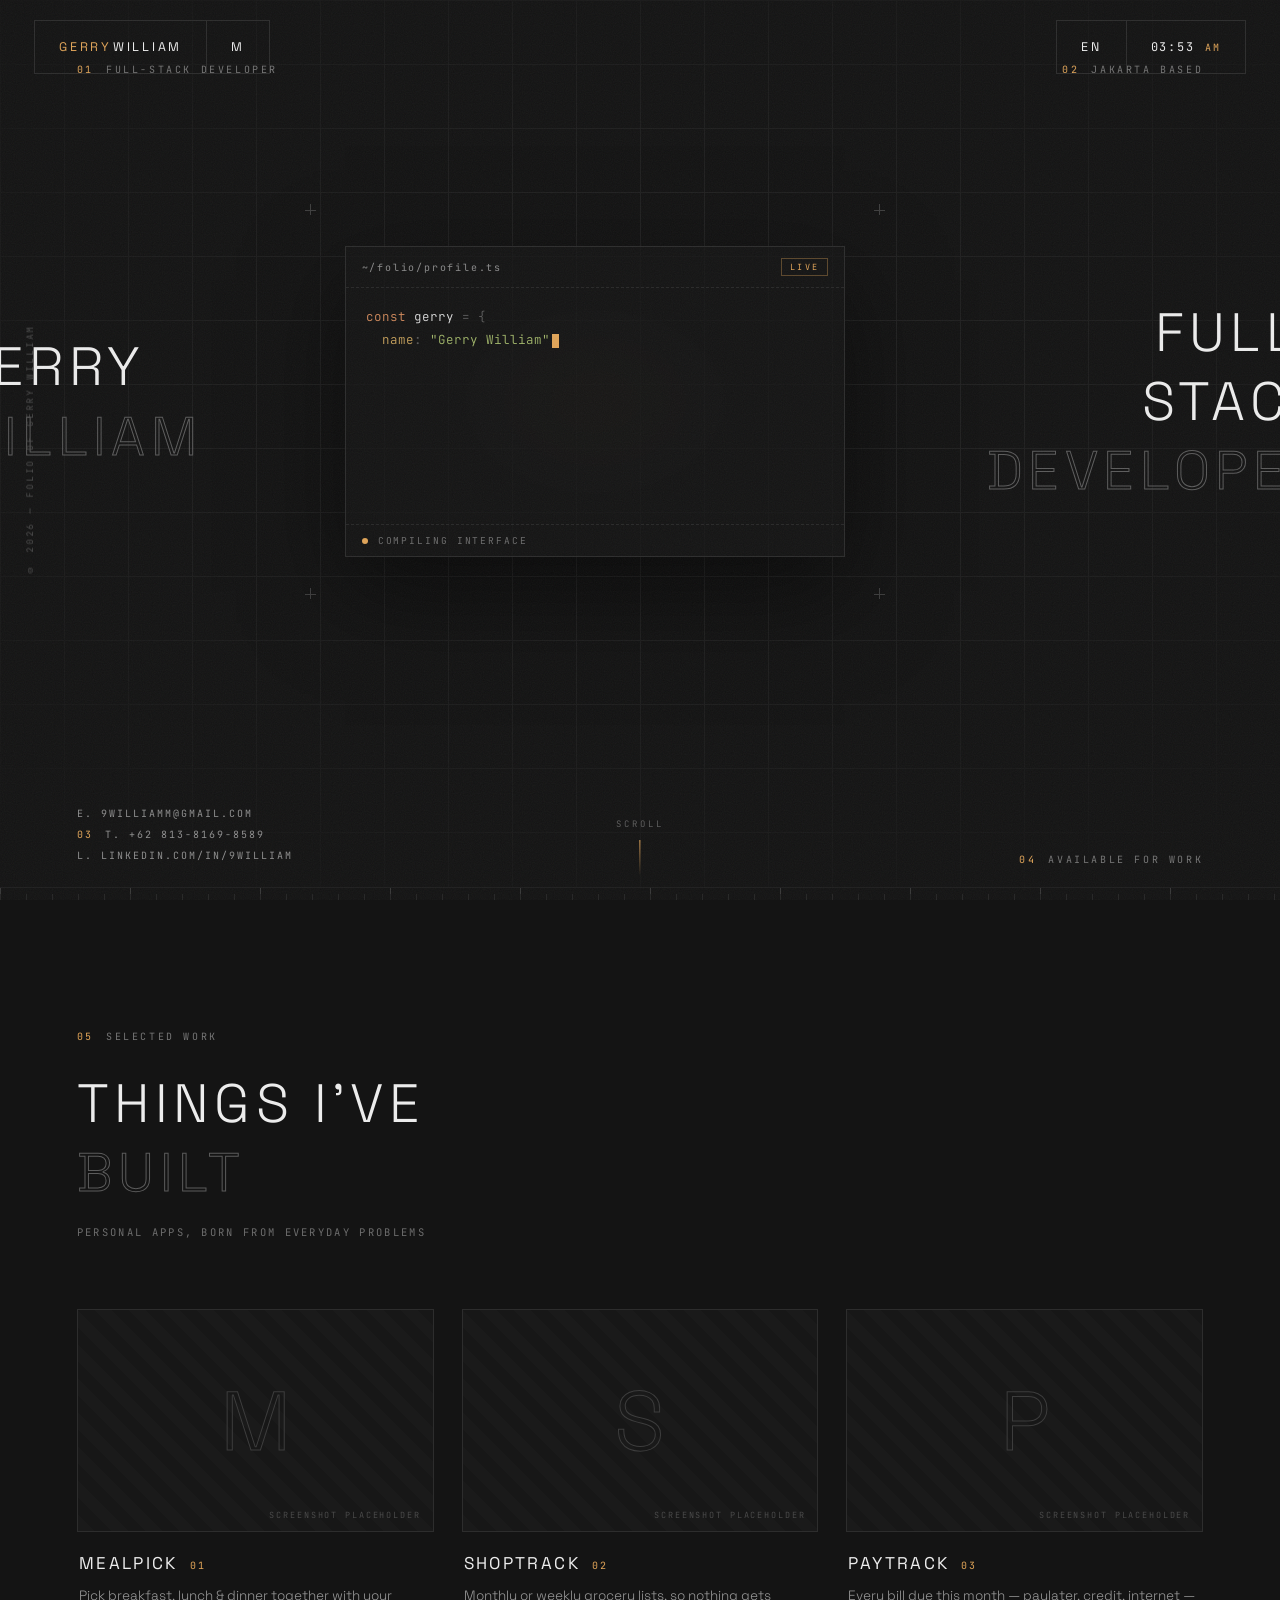
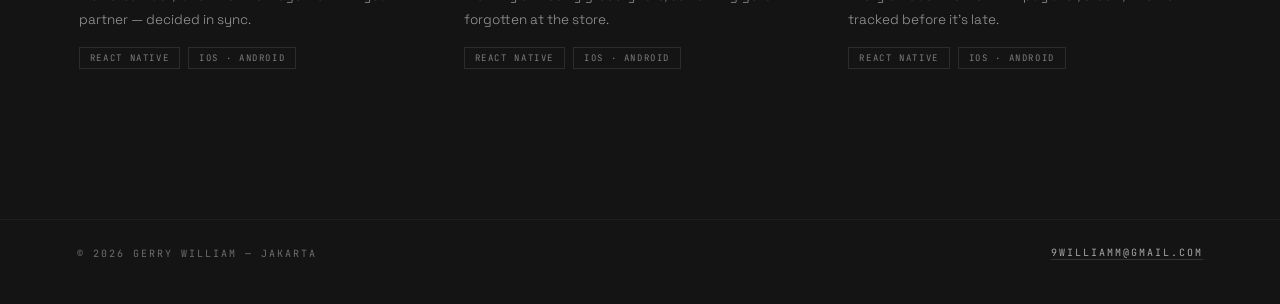
==== index.html @ 4408086a "commit" ====
<!DOCTYPE html>
<html lang="en">
<head>
<meta charset="UTF-8" />
<meta name="viewport" content="width=device-width, initial-scale=1.0" />
<title>Gerry William — Folio</title>
<link rel="icon" href="data:image/svg+xml,%3Csvg xmlns='http://www.w3.org/2000/svg' viewBox='0 0 16 16'%3E%3Crect width='16' height='16' fill='%23141414'/%3E%3Crect x='4' y='4' width='8' height='8' fill='%23e0a458'/%3E%3C/svg%3E" />
<link rel="preconnect" href="https://fonts.googleapis.com" />
<link rel="preconnect" href="https://fonts.gstatic.com" crossorigin />
<link href="https://fonts.googleapis.com/css2?family=Space+Grotesk:wght@300;400;500&family=JetBrains+Mono:wght@300;400;500&display=swap" rel="stylesheet" />
<link rel="stylesheet" href="style.css" />
</head>
<body>

<div class="hero-screen">

  <header class="topbar reveal" style="--d:.05s">
    <div class="group">
      <a href="#" class="box brand"><span class="accent">GERRY</span>WILLIAM</a>
      <button class="box menu" aria-label="Jump to projects">M</button>
    </div>
    <div class="group">
      <button class="box lang" aria-label="Change language">EN</button>
      <div class="box clock"><span id="time">--:--</span><span id="ampm">--</span></div>
    </div>
  </header>

  <main class="hero">

    <p class="meta meta-tl reveal" style="--d:.35s"><span>01</span>Full-Stack Developer</p>
    <p class="meta meta-tr reveal" style="--d:.45s"><span>02</span>Jakarta Based</p>

    <h1 class="head head-l reveal" style="--d:.5s">Gerry<br /><span>William</span></h1>

    <section class="stage reveal" style="--d:.25s" aria-label="Live code">
      <i class="plus p1"></i><i class="plus p2"></i><i class="plus p3"></i><i class="plus p4"></i>
      <div class="win">
        <div class="chrome">
          <span class="path" id="file">~/folio/profile.ts</span>
          <span class="tag">live</span>
        </div>
        <pre class="body" id="code"><code></code></pre>
        <div class="status">
          <span class="pulse"></span>
          <span id="statustext">booting sequence</span>
        </div>
      </div>
    </section>

    <h1 class="head head-r reveal" style="--d:.6s">Full-Stack<br /><span>Developer</span></h1>

  </main>

  <div class="scroll-cue" aria-hidden="true"><span>scroll</span><i></i></div>

  <footer class="botbar">
    <div class="contact reveal" style="--d:.7s">
      <p><a href="mailto:9williamm@gmail.com">E. 9williamm@gmail.com</a></p>
      <p><span>03</span><a href="tel:+6281381698589">T. +62 813-8169-8589</a></p>
      <p><a href="https://www.linkedin.com/in/9william/" target="_blank" rel="noopener">L. linkedin.com/in/9william</a></p>
    </div>
    <p class="meta avail reveal" style="--d:.8s"><span>04</span>Available for work</p>
  </footer>

  <aside class="rail reveal" style="--d:.9s" aria-hidden="true">&copy;&nbsp;2026 &mdash; folio of gerry william</aside>

</div>

<section class="projects" id="work">
  <div class="sec-inner">

    <div class="sec-head fade-item">
      <p class="meta"><span>05</span>Selected Work</p>
      <h2 class="head">Things I've<br /><span>built</span></h2>
      <p class="sec-note">personal apps, born from everyday problems</p>
    </div>

    <div class="cards">

      <article class="card fade-item" style="--d:.05s">
        <a class="thumb" href="#" aria-label="MealPick screenshot placeholder">
          <span class="glyph">M</span>
          <span class="ph">screenshot placeholder</span>
        </a>
        <div class="info">
          <h3>MealPick <em>01</em></h3>
          <p>Pick breakfast, lunch &amp; dinner together with your partner &mdash; decided in sync.</p>
          <ul class="tags"><li>React Native</li><li>iOS &middot; Android</li></ul>
        </div>
      </article>

      <article class="card fade-item" style="--d:.15s">
        <a class="thumb" href="#" aria-label="ShopTrack screenshot placeholder">
          <span class="glyph">S</span>
          <span class="ph">screenshot placeholder</span>
        </a>
        <div class="info">
          <h3>ShopTrack <em>02</em></h3>
          <p>Monthly or weekly grocery lists, so nothing gets forgotten at the store.</p>
          <ul class="tags"><li>React Native</li><li>iOS &middot; Android</li></ul>
        </div>
      </article>

      <article class="card fade-item" style="--d:.25s">
        <a class="thumb" href="#" aria-label="PayTrack screenshot placeholder">
          <span class="glyph">P</span>
          <span class="ph">screenshot placeholder</span>
        </a>
        <div class="info">
          <h3>PayTrack <em>03</em></h3>
          <p>Every bill due this month &mdash; paylater, credit, internet &mdash; tracked before it's late.</p>
          <ul class="tags"><li>React Native</li><li>iOS &middot; Android</li></ul>
        </div>
      </article>

    </div>
  </div>
</section>

<footer class="endbar">
  <p>&copy; 2026 Gerry William &mdash; Jakarta</p>
  <a class="end-link" href="mailto:9williamm@gmail.com">9williamm@gmail.com</a>
</footer>

<div class="ruler" aria-hidden="true"></div>
<div class="noise" aria-hidden="true"></div>

<script src="script.js"></script>
</body>
</html>
---- style.css ----
:root {
  --bg: #141414;
  --panel: rgba(22, 22, 22, 0.82);
  --line: #222222;
  --line-2: #2d2d2d;
  --txt: #ececec;
  --dim: #8a8a8a;
  --faint: #555555;
  --ghost: #333333;
  --accent: #e0a458;
  --accent-soft: rgba(224, 164, 88, 0.12);
  --font-d: "Space Grotesk", system-ui, sans-serif;
  --font-m: "JetBrains Mono", ui-monospace, "Cascadia Mono", monospace;
}

* {
  margin: 0;
  padding: 0;
  box-sizing: border-box;
}

html,
body {
  height: 100%;
}

html {
  scroll-behavior: smooth;
}

body {
  background: var(--bg);
  color: var(--txt);
  font-family: var(--font-d);
  overflow-x: hidden;
  min-height: 100svh;
  -webkit-font-smoothing: antialiased;
}

.hero-screen {
  position: relative;
  height: 100svh;
  display: flex;
  flex-direction: column;
}

::selection {
  background: var(--accent);
  color: #141414;
}

button {
  font: inherit;
  color: inherit;
  background: none;
  border: none;
  cursor: pointer;
}

:focus-visible {
  outline: 1px solid var(--accent);
  outline-offset: 3px;
}

body::before {
  content: "";
  position: fixed;
  inset: 0;
  z-index: 0;
  pointer-events: none;
  background-image:
    linear-gradient(var(--line) 1px, transparent 1px),
    linear-gradient(90deg, var(--line) 1px, transparent 1px),
    linear-gradient(rgba(255, 255, 255, 0.025) 1px, transparent 1px),
    linear-gradient(90deg, rgba(255, 255, 255, 0.025) 1px, transparent 1px);
  background-size:
    64px 64px,
    64px 64px,
    320px 320px,
    320px 320px;
  -webkit-mask-image: radial-gradient(ellipse 95% 85% at 50% 45%, #000 25%, transparent 78%);
  mask-image: radial-gradient(ellipse 95% 85% at 50% 45%, #000 25%, transparent 78%);
}

.noise {
  position: fixed;
  inset: 0;
  z-index: 60;
  pointer-events: none;
  opacity: 0.05;
  background-image: url("data:image/svg+xml,%3Csvg xmlns='http://www.w3.org/2000/svg' width='180' height='180'%3E%3Cfilter id='n'%3E%3CfeTurbulence type='fractalNoise' baseFrequency='0.9' numOctaves='2' stitchTiles='stitch'/%3E%3C/filter%3E%3Crect width='100%25' height='100%25' filter='url(%23n)'/%3E%3C/svg%3E");
}

.ruler {
  position: fixed;
  left: 0;
  right: 0;
  bottom: 0;
  height: 13px;
  z-index: 5;
  pointer-events: none;
  border-top: 1px solid #1f1f1f;
  background-color: var(--bg);
  background-image:
    linear-gradient(90deg, #262626 1px, transparent 1px),
    linear-gradient(90deg, #383838 1px, transparent 1px);
  background-size:
    26px 6px,
    130px 13px;
  background-position: bottom left;
  background-repeat: repeat-x;
}

.topbar {
  position: absolute;
  inset: 0 0 auto 0;
  z-index: 20;
  display: flex;
  justify-content: space-between;
  align-items: center;
  padding: 20px clamp(18px, 3vw, 34px);
}

.group {
  display: flex;
}

.group .box + .box {
  border-left: 0;
}

.box {
  display: inline-flex;
  align-items: center;
  justify-content: center;
  height: 54px;
  padding: 0 24px;
  border: 1px solid var(--line-2);
  font-size: 12.5px;
  letter-spacing: 0.22em;
  text-decoration: none;
  color: var(--txt);
  transition: background 0.25s ease, color 0.25s ease, border-color 0.25s ease;
}

.box.brand .accent {
  color: var(--accent);
  margin-right: 0.08em;
}

button.box:hover {
  background: var(--txt);
  border-color: var(--txt);
  color: #141414;
}

.clock {
  gap: 10px;
  font-family: var(--font-m);
  font-size: 12px;
  letter-spacing: 0.16em;
}

.clock #ampm {
  color: var(--accent);
  font-size: 10px;
}

.hero {
  position: relative;
  z-index: 10;
  flex: 1;
  display: flex;
  align-items: center;
  justify-content: center;
  gap: clamp(40px, 8vw, 140px);
  padding: 0 clamp(24px, 6vw, 90px);
}

.meta {
  position: absolute;
  top: 7vh;
  font-family: var(--font-m);
  font-size: 10px;
  letter-spacing: 0.26em;
  text-transform: uppercase;
  color: #767676;
  white-space: nowrap;
}

.meta span {
  color: var(--accent);
  margin-right: 12px;
}

.meta-tl { left: clamp(24px, 6vw, 90px); }
.meta-tr { right: clamp(24px, 6vw, 90px); }

.head {
  font-weight: 300;
  font-size: clamp(30px, 4.6vw, 54px);
  line-height: 1.28;
  letter-spacing: 0.1em;
  text-transform: uppercase;
  color: var(--txt);
}

.head span {
  color: #565656;
}

@supports (-webkit-text-stroke: 1px #000) {
  .head span {
    color: transparent;
    -webkit-text-stroke: 1px #5c5c5c;
  }
}

.head-l { text-align: left; }
.head-r { text-align: right; }

.stage {
  position: relative;
  padding: 42px 40px;
}

.stage::before {
  content: "";
  position: absolute;
  inset: -30px;
  pointer-events: none;
  background: radial-gradient(closest-side, rgba(224, 164, 88, 0.05), rgba(255, 255, 255, 0.015), transparent 72%);
}

.plus {
  position: absolute;
  width: 11px;
  height: 11px;
  pointer-events: none;
}

.plus::before,
.plus::after {
  content: "";
  position: absolute;
  background: #3f3f3f;
}

.plus::before {
  left: 50%;
  top: 0;
  width: 1px;
  height: 100%;
}

.plus::after {
  top: 50%;
  left: 0;
  height: 1px;
  width: 100%;
}

.p1 { top: 0; left: 0; }
.p2 { top: 0; right: 0; }
.p3 { bottom: 0; left: 0; }
.p4 { bottom: 0; right: 0; }

.win {
  position: relative;
  flex-shrink: 0;
  width: min(500px, 40vw);
  border: 1px solid var(--line-2);
  background: var(--panel);
  backdrop-filter: blur(8px);
  -webkit-backdrop-filter: blur(8px);
  box-shadow: 0 34px 90px rgba(0, 0, 0, 0.5);
  transform: translate3d(var(--mx, 0px), var(--my, 0px), 0);
  transition: transform 0.35s cubic-bezier(0.2, 0.7, 0.3, 1);
}

.chrome {
  display: flex;
  justify-content: space-between;
  align-items: center;
  padding: 11px 16px;
  border-bottom: 1px dashed #292929;
  font-family: var(--font-m);
  font-size: 10px;
  letter-spacing: 0.18em;
  color: var(--dim);
}

.chrome .tag {
  color: var(--accent);
  border: 1px solid rgba(224, 164, 88, 0.35);
  padding: 2px 8px;
  letter-spacing: 0.24em;
  text-transform: uppercase;
  font-size: 8.5px;
}

.body {
  margin: 0;
  padding: 18px 20px 20px;
  height: 236px;
  overflow-y: auto;
  scrollbar-width: none;
  font-family: var(--font-m);
  font-size: 12.5px;
  line-height: 1.8;
  font-weight: 300;
  color: #c2c2c2;
  white-space: pre;
}

.body::-webkit-scrollbar {
  display: none;
}

.caret {
  display: inline-block;
  width: 7px;
  height: 1.05em;
  margin-left: 2px;
  vertical-align: text-bottom;
  background: var(--accent);
  animation: blink 1.1s steps(2, start) infinite;
}

@keyframes blink {
  to { visibility: hidden; }
}

.kw   { color: #d38b5d; }
.str  { color: #a3b86b; }
.fn   { color: #7fa5c9; }
.prop { color: #c9a35d; }
.num  { color: #c97b7b; }
.bool { color: #c97b7b; }
.tagc { color: #7fa5c9; }
.attr { color: #d38b5d; }
.sel  { color: #d3a15d; }
.val  { color: #a3b86b; }
.var  { color: #e0e0e0; }
.pun  { color: #5d5d5d; }

.status {
  display: flex;
  align-items: center;
  gap: 10px;
  padding: 9px 16px;
  border-top: 1px dashed #292929;
  font-family: var(--font-m);
  font-size: 9.5px;
  letter-spacing: 0.2em;
  text-transform: uppercase;
  color: #6d6d6d;
}

.pulse {
  width: 6px;
  height: 6px;
  border-radius: 50%;
  background: var(--accent);
  animation: ping 1.8s ease-out infinite;
}

@keyframes ping {
  0% { box-shadow: 0 0 0 0 rgba(224, 164, 88, 0.45); }
  70% { box-shadow: 0 0 0 7px rgba(224, 164, 88, 0); }
  100% { box-shadow: 0 0 0 0 rgba(224, 164, 88, 0); }
}

.botbar {
  position: relative;
  z-index: 10;
  display: flex;
  justify-content: space-between;
  align-items: flex-end;
  padding: 0 clamp(24px, 6vw, 90px) 34px;
}

.contact p {
  font-family: var(--font-m);
  font-size: 10px;
  letter-spacing: 0.2em;
  text-transform: uppercase;
  color: #8f8f8f;
  line-height: 2.1;
}

.contact a {
  color: inherit;
  text-decoration: none;
  border-bottom: 1px solid transparent;
  transition: color 0.25s ease, border-color 0.25s ease;
}

.contact a:hover {
  color: var(--accent);
  border-color: var(--accent);
}

.contact span {
  color: var(--accent);
  margin-right: 12px;
}

.avail {
  position: static;
}

.rail {
  position: absolute;
  left: 24px;
  top: 50%;
  transform: translateY(-50%) rotate(180deg);
  writing-mode: vertical-rl;
  z-index: 10;
  font-family: var(--font-m);
  font-size: 9px;
  letter-spacing: 0.32em;
  text-transform: uppercase;
  color: #4f4f4f;
}

.reveal {
  opacity: 0;
  transform: translateY(16px);
  animation: rise 0.9s cubic-bezier(0.2, 0.65, 0.25, 1) forwards;
  animation-delay: var(--d, 0s);
}

.rail.reveal {
  transform: translateY(-50%) rotate(180deg);
  animation-name: rise-rail;
}

@keyframes rise {
  to { opacity: 1; transform: translateY(0); }
}

@keyframes rise-rail {
  to { opacity: 1; transform: translateY(-50%) rotate(180deg); }
}

@media (max-width: 1240px) {
  .hero {
    flex-direction: column;
    justify-content: center;
    gap: 38px;
    padding: 130px 7vw 90px;
    text-align: center;
  }

  .meta {
    position: static;
    order: -1;
  }

  .head,
  .head-l,
  .head-r {
    text-align: center;
  }

  .win {
    width: min(500px, 86vw);
  }

  .stage { padding: 30px 6px; }
  .head-l { order: -2; }
  .head-r { order: 2; }

  .botbar {
    flex-direction: column;
    align-items: center;
    gap: 22px;
    text-align: center;
    padding-bottom: 48px;
  }

  .rail,
  .scroll-cue {
    display: none;
  }

  .topbar {
    padding: 16px 18px;
  }

  .box {
    height: 46px;
    padding: 0 16px;
    letter-spacing: 0.16em;
  }

  .cards {
    grid-template-columns: 1fr;
  }
}

@media (prefers-reduced-motion: reduce) {
  .reveal {
    opacity: 1;
    transform: none;
    animation: none;
  }

  .caret,
  .pulse {
    animation: none;
  }

  .win {
    transition: none;
    transform: none;
  }

  .fade-item {
    opacity: 1;
    transform: none;
    transition: none;
  }

  .scroll-cue i {
    animation: none;
  }
}

.scroll-cue {
  position: absolute;
  left: 50%;
  bottom: 24px;
  transform: translateX(-50%);
  z-index: 10;
  text-align: center;
  font-family: var(--font-m);
  font-size: 9px;
  letter-spacing: 0.32em;
  text-transform: uppercase;
  color: #5c5c5c;
}

.scroll-cue i {
  display: block;
  width: 1px;
  height: 36px;
  margin: 10px auto 0;
  background: linear-gradient(var(--accent), transparent);
  animation: drop 1.9s ease-in-out infinite;
}

@keyframes drop {
  0% { transform: scaleY(0); transform-origin: top; }
  45% { transform: scaleY(1); transform-origin: top; }
  55% { transform: scaleY(1); transform-origin: bottom; }
  100% { transform: scaleY(0); transform-origin: bottom; }
}

.projects {
  position: relative;
  z-index: 10;
  padding: 130px clamp(24px, 6vw, 90px) 150px;
}

.sec-inner {
  max-width: 1280px;
  margin: 0 auto;
}

.sec-head {
  margin-bottom: 70px;
}

.sec-head .meta {
  position: static;
  margin-bottom: 26px;
}

.sec-note {
  margin-top: 18px;
  font-family: var(--font-m);
  font-size: 10.5px;
  letter-spacing: 0.22em;
  text-transform: uppercase;
  color: #6d6d6d;
}

.cards {
  display: grid;
  grid-template-columns: repeat(3, 1fr);
  gap: 28px;
}

.card {
  display: flex;
  flex-direction: column;
}

.thumb {
  position: relative;
  display: block;
  aspect-ratio: 16 / 10;
  border: 1px solid var(--line-2);
  background:
    repeating-linear-gradient(45deg, #1a1a1a 0 12px, #171717 12px 24px);
  overflow: hidden;
  text-decoration: none;
  transition: transform 0.35s cubic-bezier(0.2, 0.7, 0.3, 1), border-color 0.35s ease;
}

.glyph {
  position: absolute;
  inset: 0;
  display: grid;
  place-items: center;
  font-size: clamp(70px, 6.5vw, 110px);
  font-weight: 300;
  color: #2e2e2e;
  transition: color 0.35s ease;
}

@supports (-webkit-text-stroke: 1px #000) {
  .glyph {
    color: transparent;
    -webkit-text-stroke: 1px #3d3d3d;
    transition: -webkit-text-stroke-color 0.35s ease;
  }
}

.ph {
  position: absolute;
  right: 12px;
  bottom: 10px;
  font-family: var(--font-m);
  font-size: 8.5px;
  letter-spacing: 0.22em;
  text-transform: uppercase;
  color: #4a4a4a;
}

.card:hover .thumb {
  transform: translateY(-6px);
  border-color: var(--accent);
}

.card:hover .glyph {
  color: var(--accent-soft);
}

@supports (-webkit-text-stroke: 1px #000) {
  .card:hover .glyph {
    -webkit-text-stroke-color: var(--accent);
  }
}

.info {
  padding: 20px 2px 0;
}

.info h3 {
  display: flex;
  align-items: baseline;
  gap: 12px;
  font-weight: 400;
  font-size: 17px;
  letter-spacing: 0.14em;
  text-transform: uppercase;
}

.info h3 em {
  font-style: normal;
  font-family: var(--font-m);
  font-size: 10px;
  color: var(--accent);
  letter-spacing: 0.2em;
}

.info p {
  margin-top: 10px;
  font-size: 13.5px;
  font-weight: 300;
  line-height: 1.75;
  color: #9b9b9b;
  max-width: 40ch;
}

.tags {
  display: flex;
  flex-wrap: wrap;
  gap: 8px;
  margin-top: 16px;
  list-style: none;
}

.tags li {
  font-family: var(--font-m);
  font-size: 9px;
  letter-spacing: 0.18em;
  text-transform: uppercase;
  color: #7c7c7c;
  border: 1px solid #2c2c2c;
  padding: 4px 10px;
}

.fade-item {
  opacity: 0;
  transform: translateY(28px);
  transition: opacity 0.85s cubic-bezier(0.2, 0.65, 0.25, 1), transform 0.85s cubic-bezier(0.2, 0.65, 0.25, 1);
  transition-delay: var(--d, 0s);
}

.fade-item.in {
  opacity: 1;
  transform: none;
}

.endbar {
  position: relative;
  z-index: 10;
  display: flex;
  justify-content: space-between;
  align-items: center;
  gap: 20px;
  padding: 26px clamp(24px, 6vw, 90px) 44px;
  border-top: 1px solid #1f1f1f;
  font-family: var(--font-m);
  font-size: 10px;
  letter-spacing: 0.2em;
  text-transform: uppercase;
  color: #6d6d6d;
}

.end-link {
  color: #a8a8a8;
  text-decoration: none;
  border-bottom: 1px solid #333;
  transition: color 0.25s ease, border-color 0.25s ease;
}

.end-link:hover {
  color: var(--accent);
  border-color: var(--accent);
}

@media (max-width: 1240px) {
  .projects {
    padding: 100px 7vw 110px;
  }

  .sec-head {
    margin-bottom: 48px;
  }
}
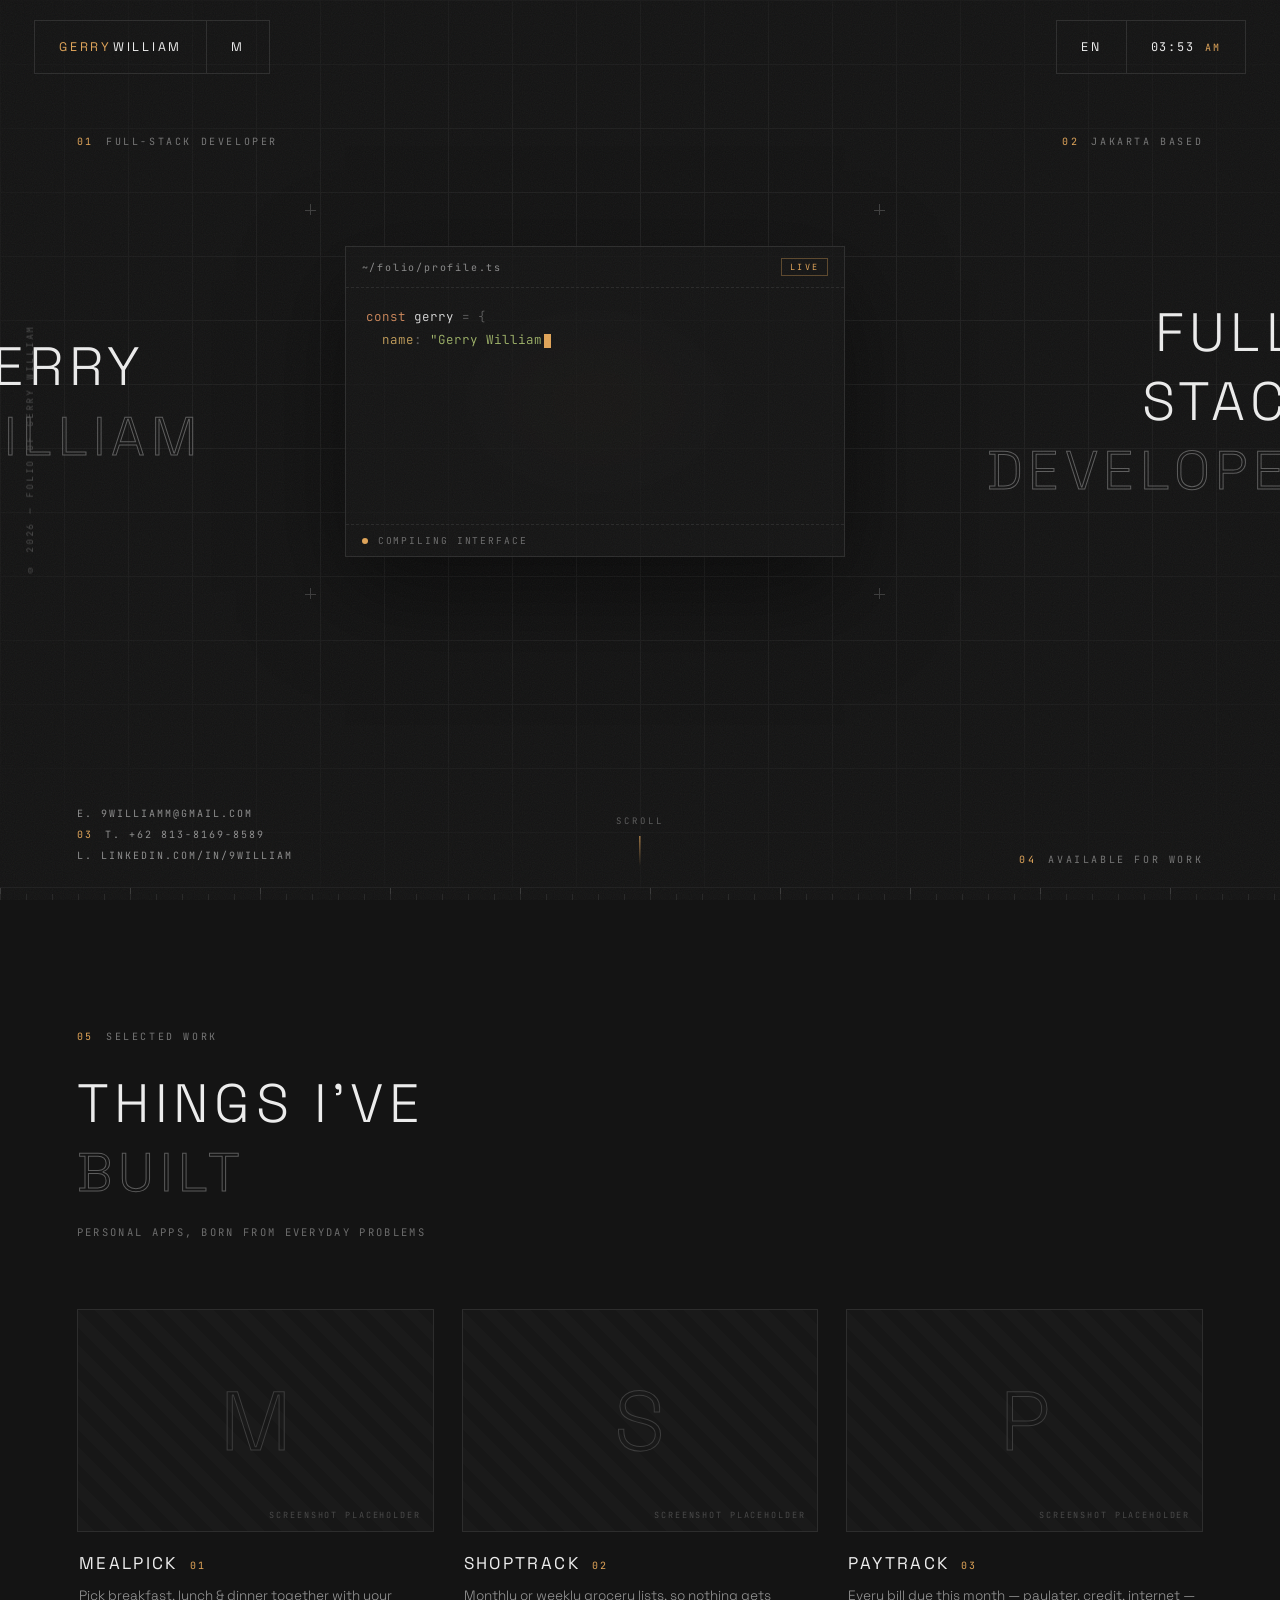
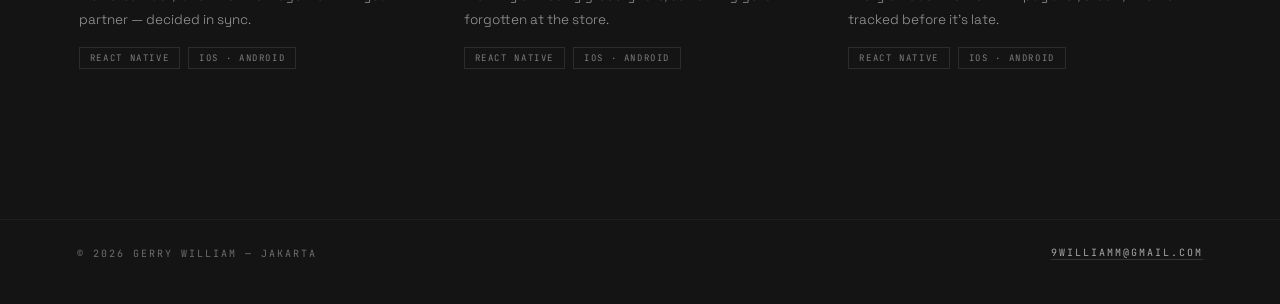
==== commit 8cd2195c: "update" ====
--- a/index.html
+++ b/index.html
@@ -3,6 +3,7 @@
 <head>
 <meta charset="UTF-8" />
 <meta name="viewport" content="width=device-width, initial-scale=1.0" />
+<meta name="theme-color" content="#141414" />
 <title>Gerry William — Folio</title>
 <link rel="icon" href="data:image/svg+xml,%3Csvg xmlns='http://www.w3.org/2000/svg' viewBox='0 0 16 16'%3E%3Crect width='16' height='16' fill='%23141414'/%3E%3Crect x='4' y='4' width='8' height='8' fill='%23e0a458'/%3E%3C/svg%3E" />
 <link rel="preconnect" href="https://fonts.googleapis.com" />
--- a/style.css
+++ b/style.css
@@ -33,12 +33,13 @@
   color: var(--txt);
   font-family: var(--font-d);
   overflow-x: hidden;
-  min-height: 100svh;
+  min-height: 100vh;
   -webkit-font-smoothing: antialiased;
 }
 
 .hero-screen {
   position: relative;
+  height: 100vh;
   height: 100svh;
   display: flex;
   flex-direction: column;
@@ -179,7 +180,7 @@
 
 .meta {
   position: absolute;
-  top: 7vh;
+  top: clamp(120px, 15vh, 170px);
   font-family: var(--font-m);
   font-size: 10px;
   letter-spacing: 0.26em;
@@ -531,7 +532,7 @@
 .scroll-cue {
   position: absolute;
   left: 50%;
-  bottom: 24px;
+  bottom: 34px;
   transform: translateX(-50%);
   z-index: 10;
   text-align: center;
@@ -545,8 +546,8 @@
 .scroll-cue i {
   display: block;
   width: 1px;
-  height: 36px;
-  margin: 10px auto 0;
+  height: 30px;
+  margin: 9px auto 0;
   background: linear-gradient(var(--accent), transparent);
   animation: drop 1.9s ease-in-out infinite;
 }
@@ -753,3 +754,35 @@
     margin-bottom: 48px;
   }
 }
+
+@media (max-width: 640px) {
+  .topbar { padding: 12px 14px; }
+  .box { height: 40px; padding: 0 12px; font-size: 10px; letter-spacing: 0.14em; }
+  .lang { display: none; }
+  .clock { gap: 7px; font-size: 10.5px; }
+  .clock #ampm { font-size: 8.5px; }
+
+  .hero { padding: 108px 6vw 64px; gap: 30px; }
+  .meta-tl, .meta-tr { position: absolute; top: 86px; }
+  .meta-tl { left: 6vw; }
+  .meta-tr { right: 6vw; }
+  .head { font-size: clamp(23px, 7.4vw, 30px); letter-spacing: 0.09em; }
+
+  .stage { padding: 18px 0; }
+  .win { width: 100%; }
+  .chrome { padding: 9px 12px; font-size: 8.5px; letter-spacing: 0.12em; }
+  .body { height: 196px; padding: 13px 12px; font-size: 10.5px; line-height: 1.75; }
+  .status { padding: 8px 12px; font-size: 8px; letter-spacing: 0.16em; }
+
+  .botbar { gap: 16px; padding-bottom: 40px; }
+
+  .projects { padding: 84px 6vw 96px; }
+  .sec-head { margin-bottom: 38px; }
+  .sec-note { font-size: 9px; letter-spacing: 0.18em; }
+  .cards { gap: 44px; }
+  .glyph { font-size: 64px; }
+  .info h3 { font-size: 15px; letter-spacing: 0.12em; }
+  .info p { font-size: 13px; }
+
+  .endbar { flex-direction: column; gap: 10px; text-align: center; padding: 22px 6vw 40px; }
+}
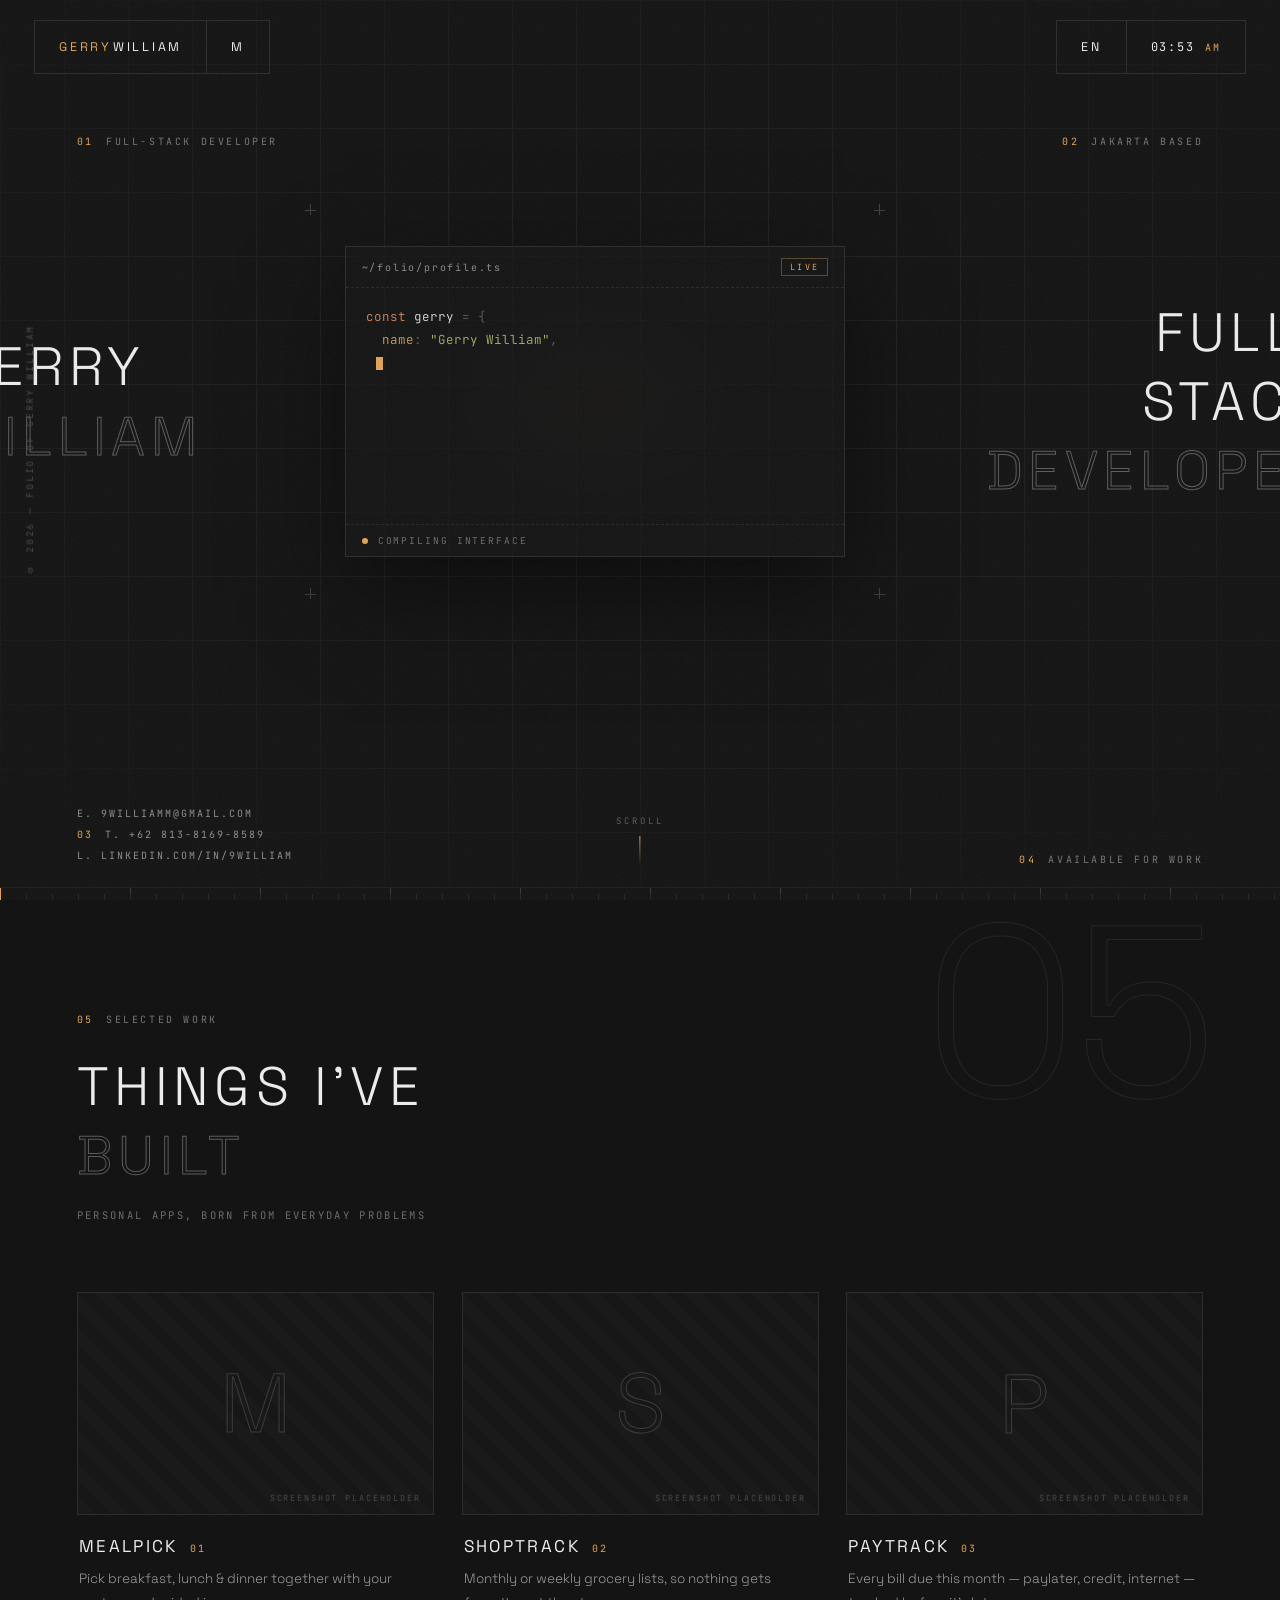
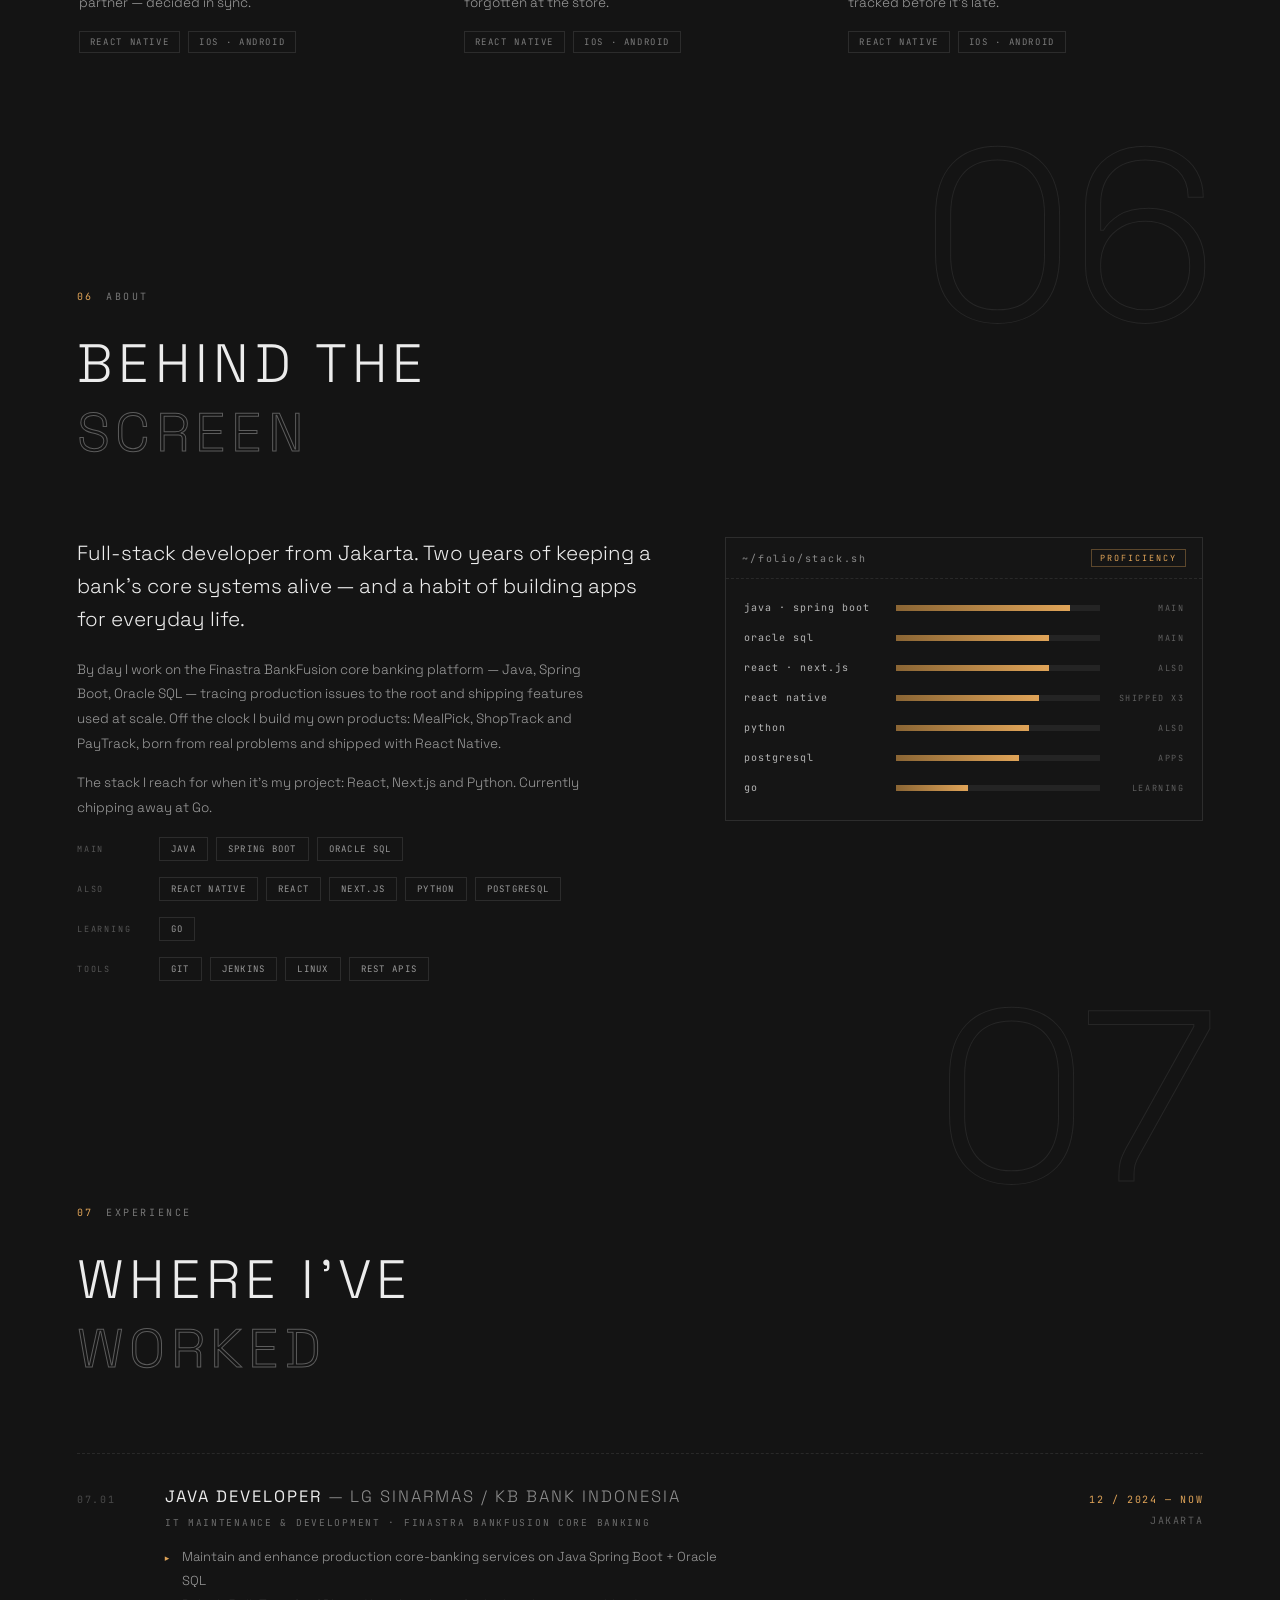
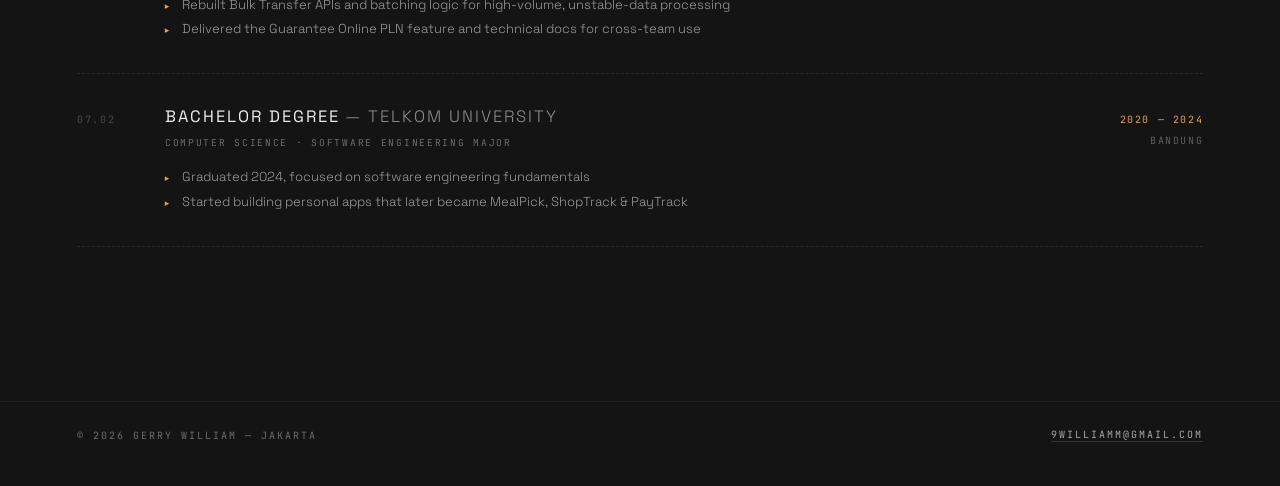
==== commit 86de1d31: "update" ====
--- a/index.html
+++ b/index.html
@@ -15,6 +15,8 @@
 
 <div class="hero-screen">
 
+  <canvas class="grid-fx" aria-hidden="true"></canvas>
+
   <header class="topbar reveal" style="--d:.05s">
     <div class="group">
       <a href="#" class="box brand"><span class="accent">GERRY</span>WILLIAM</a>
@@ -68,9 +70,11 @@
 </div>
 
 <section class="projects" id="work">
+
   <div class="sec-inner">
 
     <div class="sec-head fade-item">
+      <span class="wm" aria-hidden="true">05</span>
       <p class="meta"><span>05</span>Selected Work</p>
       <h2 class="head">Things I've<br /><span>built</span></h2>
       <p class="sec-note">personal apps, born from everyday problems</p>
@@ -118,12 +122,99 @@
   </div>
 </section>
 
+<section class="about" id="about">
+  <div class="sec-inner">
+
+    <div class="sec-head fade-item">
+      <span class="wm" aria-hidden="true">06</span>
+      <p class="meta"><span>06</span>About</p>
+      <h2 class="head">Behind the<br /><span>screen</span></h2>
+    </div>
+
+    <div class="about-grid">
+      <div class="bio fade-item" style="--d:.1s">
+        <p class="lead">Full-stack developer from Jakarta. Two years of keeping a bank's core systems alive &mdash; and a habit of building apps for everyday life.</p>
+        <p>By day I work on the Finastra BankFusion core banking platform &mdash; Java, Spring Boot, Oracle SQL &mdash; tracing production issues to the root and shipping features used at scale. Off the clock I build my own products: MealPick, ShopTrack and PayTrack, born from real problems and shipped with React Native.</p>
+        <p>The stack I reach for when it's my project: React, Next.js and Python. Currently chipping away at Go.</p>
+        <div class="chip-row"><span class="chip-k">main</span><span class="chip">Java</span><span class="chip">Spring Boot</span><span class="chip">Oracle SQL</span></div>
+        <div class="chip-row"><span class="chip-k">also</span><span class="chip">React Native</span><span class="chip">React</span><span class="chip">Next.js</span><span class="chip">Python</span><span class="chip">PostgreSQL</span></div>
+        <div class="chip-row"><span class="chip-k">learning</span><span class="chip">Go</span></div>
+        <div class="chip-row"><span class="chip-k">tools</span><span class="chip">Git</span><span class="chip">Jenkins</span><span class="chip">Linux</span><span class="chip">REST APIs</span></div>
+      </div>
+
+      <div class="stack-panel fade-item" style="--d:.2s">
+        <div class="chrome">
+          <span class="path">~/folio/stack.sh</span>
+          <span class="tag">proficiency</span>
+        </div>
+        <div class="bars">
+          <div class="brow" style="--w:85%;--i:0"><span class="bname">java &middot; spring boot</span><span class="btrack"><i></i></span><span class="bnote">main</span></div>
+          <div class="brow" style="--w:75%;--i:1"><span class="bname">oracle sql</span><span class="btrack"><i></i></span><span class="bnote">main</span></div>
+          <div class="brow" style="--w:75%;--i:2"><span class="bname">react &middot; next.js</span><span class="btrack"><i></i></span><span class="bnote">also</span></div>
+          <div class="brow" style="--w:70%;--i:3"><span class="bname">react native</span><span class="btrack"><i></i></span><span class="bnote">shipped x3</span></div>
+          <div class="brow" style="--w:65%;--i:4"><span class="bname">python</span><span class="btrack"><i></i></span><span class="bnote">also</span></div>
+          <div class="brow" style="--w:60%;--i:5"><span class="bname">postgresql</span><span class="btrack"><i></i></span><span class="bnote">apps</span></div>
+          <div class="brow" style="--w:35%;--i:6"><span class="bname">go</span><span class="btrack"><i></i></span><span class="bnote">learning</span></div>
+        </div>
+      </div>
+    </div>
+
+  </div>
+</section>
+
+<section class="xp" id="experience">
+  <div class="sec-inner">
+
+    <div class="sec-head fade-item">
+      <span class="wm" aria-hidden="true">07</span>
+      <p class="meta"><span>07</span>Experience</p>
+      <h2 class="head">Where I've<br /><span>worked</span></h2>
+    </div>
+
+    <div class="xp-list">
+      <article class="xp-item fade-item">
+        <span class="xp-idx">07.01</span>
+        <div class="xp-main">
+          <h3>Java Developer <em>&mdash; LG Sinarmas / KB Bank Indonesia</em></h3>
+          <p class="xp-sub">IT Maintenance &amp; Development &middot; Finastra BankFusion core banking</p>
+          <ul>
+            <li>Maintain and enhance production core-banking services on Java Spring Boot + Oracle SQL</li>
+            <li>Rebuilt Bulk Transfer APIs and batching logic for high-volume, unstable-data processing</li>
+            <li>Delivered the Guarantee Online PLN feature and technical docs for cross-team use</li>
+          </ul>
+        </div>
+        <div class="xp-meta">
+          <span class="xp-time">12 / 2024 &mdash; now</span>
+          <span class="xp-loc">Jakarta</span>
+        </div>
+      </article>
+
+      <article class="xp-item fade-item" style="--d:.12s">
+        <span class="xp-idx">07.02</span>
+        <div class="xp-main">
+          <h3>Bachelor Degree <em>&mdash; Telkom University</em></h3>
+          <p class="xp-sub">Computer Science &middot; Software Engineering Major</p>
+          <ul>
+            <li>Graduated 2024, focused on software engineering fundamentals</li>
+            <li>Started building personal apps that later became MealPick, ShopTrack &amp; PayTrack</li>
+          </ul>
+        </div>
+        <div class="xp-meta">
+          <span class="xp-time">2020 &mdash; 2024</span>
+          <span class="xp-loc">Bandung</span>
+        </div>
+      </article>
+    </div>
+
+  </div>
+</section>
+
 <footer class="endbar">
   <p>&copy; 2026 Gerry William &mdash; Jakarta</p>
   <a class="end-link" href="mailto:9williamm@gmail.com">9williamm@gmail.com</a>
 </footer>
 
-<div class="ruler" aria-hidden="true"></div>
+<div class="ruler" aria-hidden="true"><i class="ruler-fill"></i></div>
 <div class="noise" aria-hidden="true"></div>
 
 <script src="script.js"></script>
--- a/style.css
+++ b/style.css
@@ -501,6 +501,23 @@
   }
 }
 
+@media (min-width: 1241px) and (prefers-reduced-motion: no-preference) {
+  html {
+    scroll-snap-type: y proximity;
+  }
+
+  .hero-screen,
+  .projects,
+  .about,
+  .xp {
+    scroll-snap-align: start;
+  }
+
+  .endbar {
+    scroll-snap-align: end;
+  }
+}
+
 @media (prefers-reduced-motion: reduce) {
   .reveal {
     opacity: 1;
@@ -526,6 +543,10 @@
 
   .scroll-cue i {
     animation: none;
+  }
+
+  .btrack i {
+    transition: none;
   }
 }
 
@@ -562,7 +583,16 @@
 .projects {
   position: relative;
   z-index: 10;
-  padding: 130px clamp(24px, 6vw, 90px) 150px;
+  display: flex;
+  flex-direction: column;
+  min-height: 100vh;
+  padding: 0;
+}
+
+.projects .sec-inner {
+  margin: auto;
+  width: 100%;
+  padding: 56px clamp(24px, 6vw, 90px) 90px;
 }
 
 .sec-inner {
@@ -746,8 +776,8 @@
 }
 
 @media (max-width: 1240px) {
-  .projects {
-    padding: 100px 7vw 110px;
+  .projects .sec-inner {
+    padding: 48px 7vw 80px;
   }
 
   .sec-head {
@@ -786,3 +816,351 @@
 
   .endbar { flex-direction: column; gap: 10px; text-align: center; padding: 22px 6vw 40px; }
 }
+
+.about {
+  position: relative;
+  z-index: 10;
+  display: flex;
+  flex-direction: column;
+  min-height: 100vh;
+  padding: 90px clamp(24px, 6vw, 90px) 120px;
+}
+
+.about .sec-inner {
+  margin: auto;
+  width: 100%;
+}
+
+.about-grid {
+  display: grid;
+  grid-template-columns: 1.1fr 0.9fr;
+  gap: clamp(36px, 5vw, 70px);
+  align-items: start;
+}
+
+.bio .lead {
+  font-size: clamp(17px, 1.6vw, 21px);
+  font-weight: 300;
+  line-height: 1.6;
+  color: var(--txt);
+  margin-bottom: 22px;
+}
+
+.bio p + p {
+  margin-top: 14px;
+}
+
+.bio p:not(.lead) {
+  font-size: 13.5px;
+  font-weight: 300;
+  line-height: 1.85;
+  color: #9b9b9b;
+  max-width: 58ch;
+}
+
+.chip-row {
+  display: flex;
+  flex-wrap: wrap;
+  align-items: center;
+  gap: 8px;
+  margin-top: 16px;
+}
+
+.chip-k {
+  font-family: var(--font-m);
+  font-size: 8.5px;
+  letter-spacing: 0.22em;
+  text-transform: uppercase;
+  color: #565656;
+  width: 74px;
+  flex-shrink: 0;
+}
+
+.chip-k.also {
+  width: auto;
+  margin-left: 14px;
+}
+
+.chip {
+  font-family: var(--font-m);
+  font-size: 9px;
+  letter-spacing: 0.14em;
+  text-transform: uppercase;
+  color: #9a9a9a;
+  border: 1px solid #2c2c2c;
+  padding: 5px 11px;
+  transition: border-color 0.25s ease, color 0.25s ease;
+}
+
+.chip:hover {
+  border-color: var(--accent);
+  color: var(--accent);
+}
+
+.chip.hl {
+  border-color: rgba(224, 164, 88, 0.45);
+  color: var(--accent);
+}
+
+.stack-panel {
+  border: 1px solid var(--line-2);
+  background: var(--panel);
+}
+
+.bars {
+  padding: 22px 18px 26px;
+  display: flex;
+  flex-direction: column;
+  gap: 17px;
+}
+
+.brow {
+  display: grid;
+  grid-template-columns: 140px 1fr 72px;
+  gap: 12px;
+  align-items: center;
+  font-family: var(--font-m);
+}
+
+.bname {
+  font-size: 10px;
+  letter-spacing: 0.1em;
+  color: #b5b5b5;
+  white-space: nowrap;
+}
+
+.btrack {
+  position: relative;
+  height: 6px;
+  background: #242424;
+  overflow: hidden;
+}
+
+.btrack i {
+  position: absolute;
+  top: 0;
+  bottom: 0;
+  left: 0;
+  width: 0;
+  background: linear-gradient(90deg, #8a6534, var(--accent));
+  transition: width 1.1s cubic-bezier(0.2, 0.7, 0.3, 1);
+  transition-delay: calc(0.15s + var(--i) * 0.09s);
+}
+
+.fade-item.in .btrack i {
+  width: var(--w);
+}
+
+.bnote {
+  font-size: 8.5px;
+  letter-spacing: 0.18em;
+  text-transform: uppercase;
+  color: #5f5f5f;
+  text-align: right;
+  white-space: nowrap;
+}
+
+.xp {
+  position: relative;
+  z-index: 10;
+  display: flex;
+  flex-direction: column;
+  min-height: 100vh;
+  padding: 90px clamp(24px, 6vw, 90px) 140px;
+}
+
+.xp .sec-inner {
+  margin: auto;
+  width: 100%;
+}
+
+.xp-list {
+  border-bottom: 1px dashed #292929;
+}
+
+.xp-item {
+  display: grid;
+  grid-template-columns: 64px 1fr auto;
+  gap: 24px;
+  padding: 32px 0;
+  border-top: 1px dashed #292929;
+}
+
+.xp-idx {
+  font-family: var(--font-m);
+  font-size: 10px;
+  letter-spacing: 0.18em;
+  color: #4a4a4a;
+  padding-top: 7px;
+}
+
+.xp-main h3 {
+  font-size: 16.5px;
+  font-weight: 400;
+  letter-spacing: 0.12em;
+  text-transform: uppercase;
+  transition: color 0.3s ease;
+}
+
+.xp-item:hover .xp-main h3 {
+  color: var(--accent);
+}
+
+.xp-main h3 em {
+  font-style: normal;
+  font-weight: 300;
+  color: #8f8f8f;
+}
+
+.xp-sub {
+  margin-top: 9px;
+  font-family: var(--font-m);
+  font-size: 9.5px;
+  letter-spacing: 0.18em;
+  text-transform: uppercase;
+  color: #6d6d6d;
+}
+
+.xp-main ul {
+  margin-top: 16px;
+  list-style: none;
+}
+
+.xp-main li {
+  position: relative;
+  padding-left: 17px;
+  font-size: 13px;
+  font-weight: 300;
+  line-height: 1.85;
+  color: #9b9b9b;
+  max-width: 72ch;
+}
+
+.xp-main li::before {
+  content: "\25B8";
+  position: absolute;
+  left: 0;
+  top: 5px;
+  font-size: 9px;
+  color: var(--accent);
+}
+
+.xp-meta {
+  display: flex;
+  flex-direction: column;
+  align-items: flex-end;
+  gap: 8px;
+  font-family: var(--font-m);
+  font-size: 10px;
+  letter-spacing: 0.16em;
+  text-transform: uppercase;
+  padding-top: 7px;
+}
+
+.xp-time {
+  color: var(--accent);
+}
+
+.xp-loc {
+  color: #5f5f5f;
+}
+
+@media (max-width: 1240px) {
+  .about-grid {
+    grid-template-columns: 1fr;
+  }
+}
+
+@media (max-width: 640px) {
+  .about { padding: 40px 7vw 90px; }
+  .xp { padding: 40px 7vw 100px; }
+  .projects .sec-inner { padding: 48px 7vw 80px; }
+  .xp-item { grid-template-columns: 1fr; gap: 12px; padding: 26px 0; }
+  .xp-idx { padding-top: 0; }
+  .xp-meta { flex-direction: row; align-items: center; gap: 16px; padding-top: 0; }
+  .brow { grid-template-columns: 108px 1fr 54px; gap: 9px; }
+  .bname { font-size: 8px; }
+  .chip-k { width: 100%; margin-left: 0; }
+  .chip-k.also { margin-left: 0; }
+}
+
+.sec-head {
+  position: relative;
+}
+
+.sec-head > *:not(.wm):not(.meta) {
+  position: relative;
+  z-index: 1;
+}
+
+.wm {
+  position: absolute;
+  top: -0.34em;
+  right: -0.04em;
+  z-index: 0;
+  font-size: clamp(96px, 19vw, 290px);
+  font-weight: 300;
+  line-height: 1;
+  letter-spacing: -0.02em;
+  color: #1b1b1b;
+  pointer-events: none;
+  user-select: none;
+}
+
+@supports (-webkit-text-stroke: 1px #000) {
+  .wm {
+    color: transparent;
+    -webkit-text-stroke: 1px #262626;
+  }
+}
+
+.grid-fx {
+  position: absolute;
+  inset: 0;
+  z-index: 1;
+  pointer-events: none;
+}
+
+.ruler-fill {
+  position: absolute;
+  left: 0;
+  top: 0;
+  bottom: 0;
+  width: 0;
+  border-right: 1px solid var(--accent);
+  box-shadow: 0 0 14px rgba(224, 164, 88, 0.35);
+  background-image:
+    linear-gradient(90deg, rgba(224, 164, 88, 0.55) 1px, transparent 1px),
+    linear-gradient(90deg, var(--accent) 1px, transparent 1px);
+  background-size:
+    26px 6px,
+    130px 13px;
+  background-position: bottom left;
+  background-repeat: repeat-x;
+}
+
+.card {
+  perspective: 900px;
+}
+
+.thumb {
+  transform-style: preserve-3d;
+  will-change: transform;
+}
+
+.thumb::after {
+  content: "";
+  position: absolute;
+  inset: 0;
+  z-index: 1;
+  opacity: 0;
+  pointer-events: none;
+  transition: opacity 0.35s ease;
+  background: radial-gradient(240px circle at var(--gx, 50%) var(--gy, 50%), rgba(255, 255, 255, 0.09), transparent 65%);
+}
+
+.card:hover .thumb::after {
+  opacity: 1;
+}
+
+
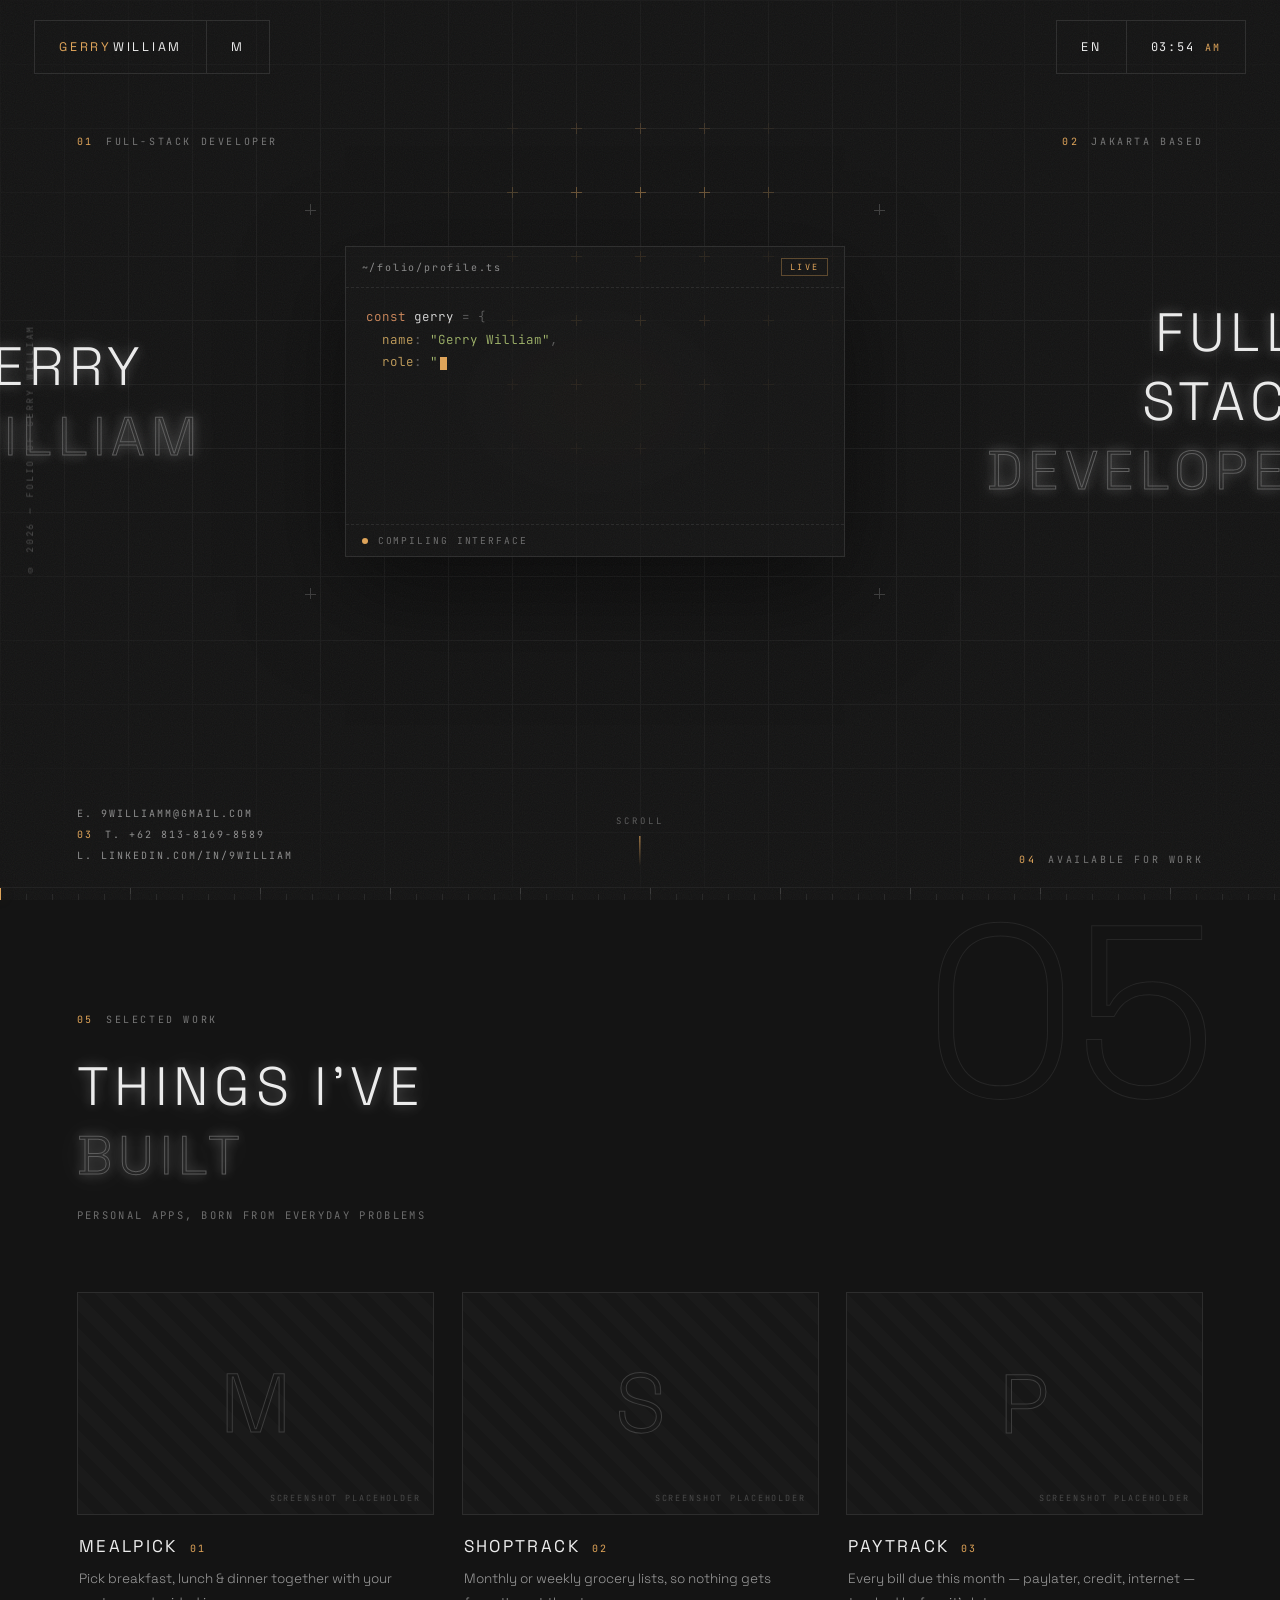
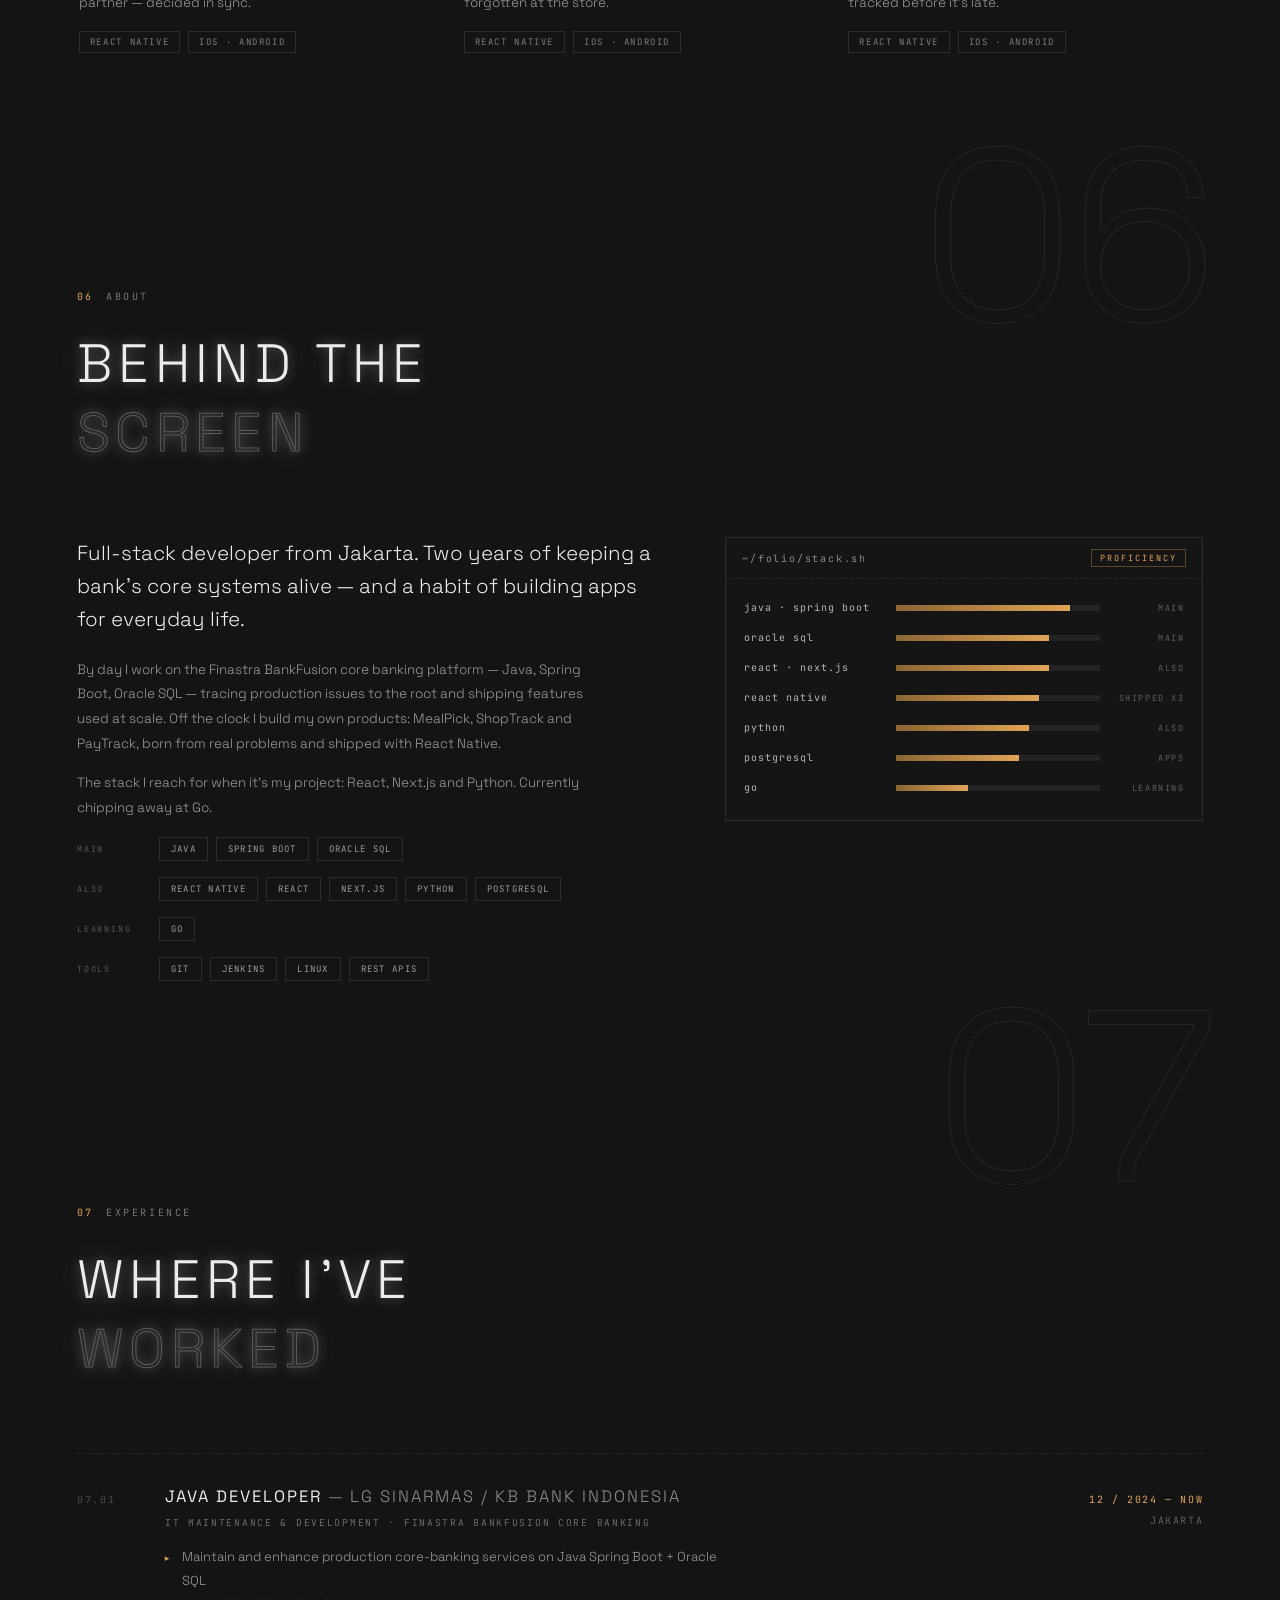
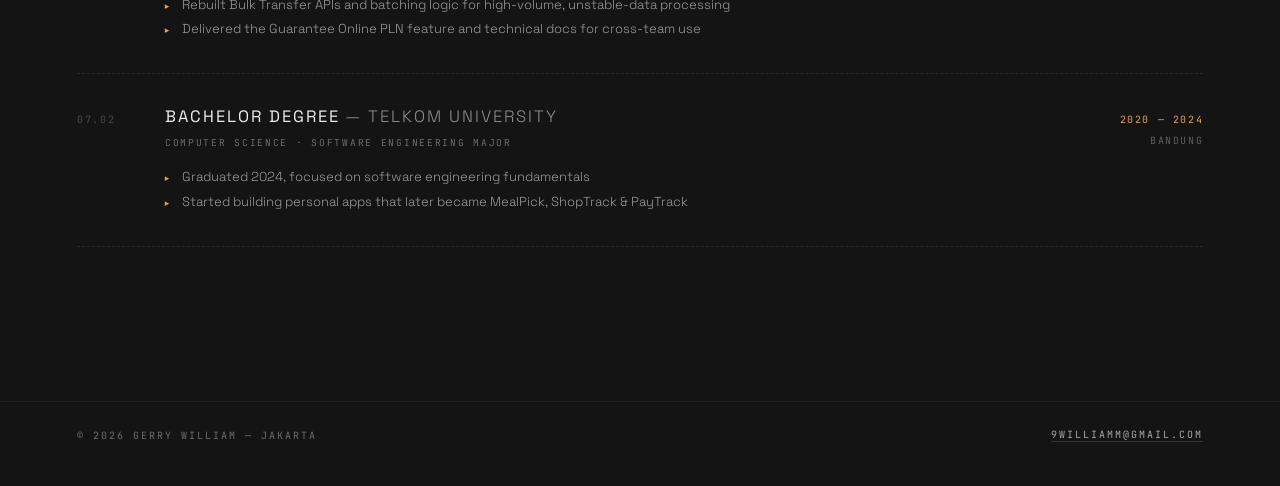
==== commit db4dfe13: "update" ====
--- a/index.html
+++ b/index.html
@@ -15,8 +15,6 @@
 
 <div class="hero-screen">
 
-  <canvas class="grid-fx" aria-hidden="true"></canvas>
-
   <header class="topbar reveal" style="--d:.05s">
     <div class="group">
       <a href="#" class="box brand"><span class="accent">GERRY</span>WILLIAM</a>
@@ -214,6 +212,7 @@
   <a class="end-link" href="mailto:9williamm@gmail.com">9williamm@gmail.com</a>
 </footer>
 
+<div class="marks" aria-hidden="true"></div>
 <div class="ruler" aria-hidden="true"><i class="ruler-fill"></i></div>
 <div class="noise" aria-hidden="true"></div>
 
--- a/style.css
+++ b/style.css
@@ -1114,11 +1114,42 @@
   }
 }
 
-.grid-fx {
-  position: absolute;
+.marks {
+  position: fixed;
   inset: 0;
-  z-index: 1;
+  z-index: 2;
   pointer-events: none;
+  overflow: hidden;
+}
+
+.mark {
+  position: absolute;
+  width: 11px;
+  height: 11px;
+  margin: -5px 0 0 -5px;
+  opacity: 0;
+  transition: opacity 0.22s linear;
+}
+
+.mark::before,
+.mark::after {
+  content: "";
+  position: absolute;
+  background: var(--accent);
+}
+
+.mark::before {
+  left: 5px;
+  top: 0;
+  width: 1px;
+  height: 11px;
+}
+
+.mark::after {
+  top: 5px;
+  left: 0;
+  width: 11px;
+  height: 1px;
 }
 
 .ruler-fill {
@@ -1164,3 +1195,50 @@
 }
 
 
+
+@property --neon {
+  syntax: "<number>";
+  inherits: false;
+  initial-value: 1;
+}
+
+.head {
+  --neon: 1;
+  text-shadow:
+    0 0 12px rgba(255, 255, 255, calc(0.30 * var(--neon))),
+    0 0 38px rgba(255, 255, 255, calc(0.18 * var(--neon))),
+    0 0 85px rgba(255, 244, 230, calc(0.11 * var(--neon)));
+  animation: neon-pulse 6s ease-in-out infinite;
+}
+
+.reveal.head {
+  animation-name: rise, neon-pulse;
+  animation-duration: 0.9s, 6s;
+  animation-timing-function: cubic-bezier(0.2, 0.65, 0.25, 1), ease-in-out;
+  animation-delay: var(--d, 0s), calc(var(--d, 0s) + 1s);
+  animation-iteration-count: 1, infinite;
+  animation-fill-mode: forwards, none;
+}
+
+.hero .head-r {
+  animation-delay: -2s;
+}
+
+.sec-head .head {
+  animation-delay: -4s;
+}
+
+@keyframes neon-pulse {
+  0%, 100% { --neon: 1; }
+  50% { --neon: 0.45; }
+}
+
+@media (prefers-reduced-motion: reduce) {
+  .head,
+  .reveal.head {
+    animation: none;
+    text-shadow:
+      0 0 12px rgba(255, 255, 255, 0.24),
+      0 0 38px rgba(255, 255, 255, 0.14);
+  }
+}
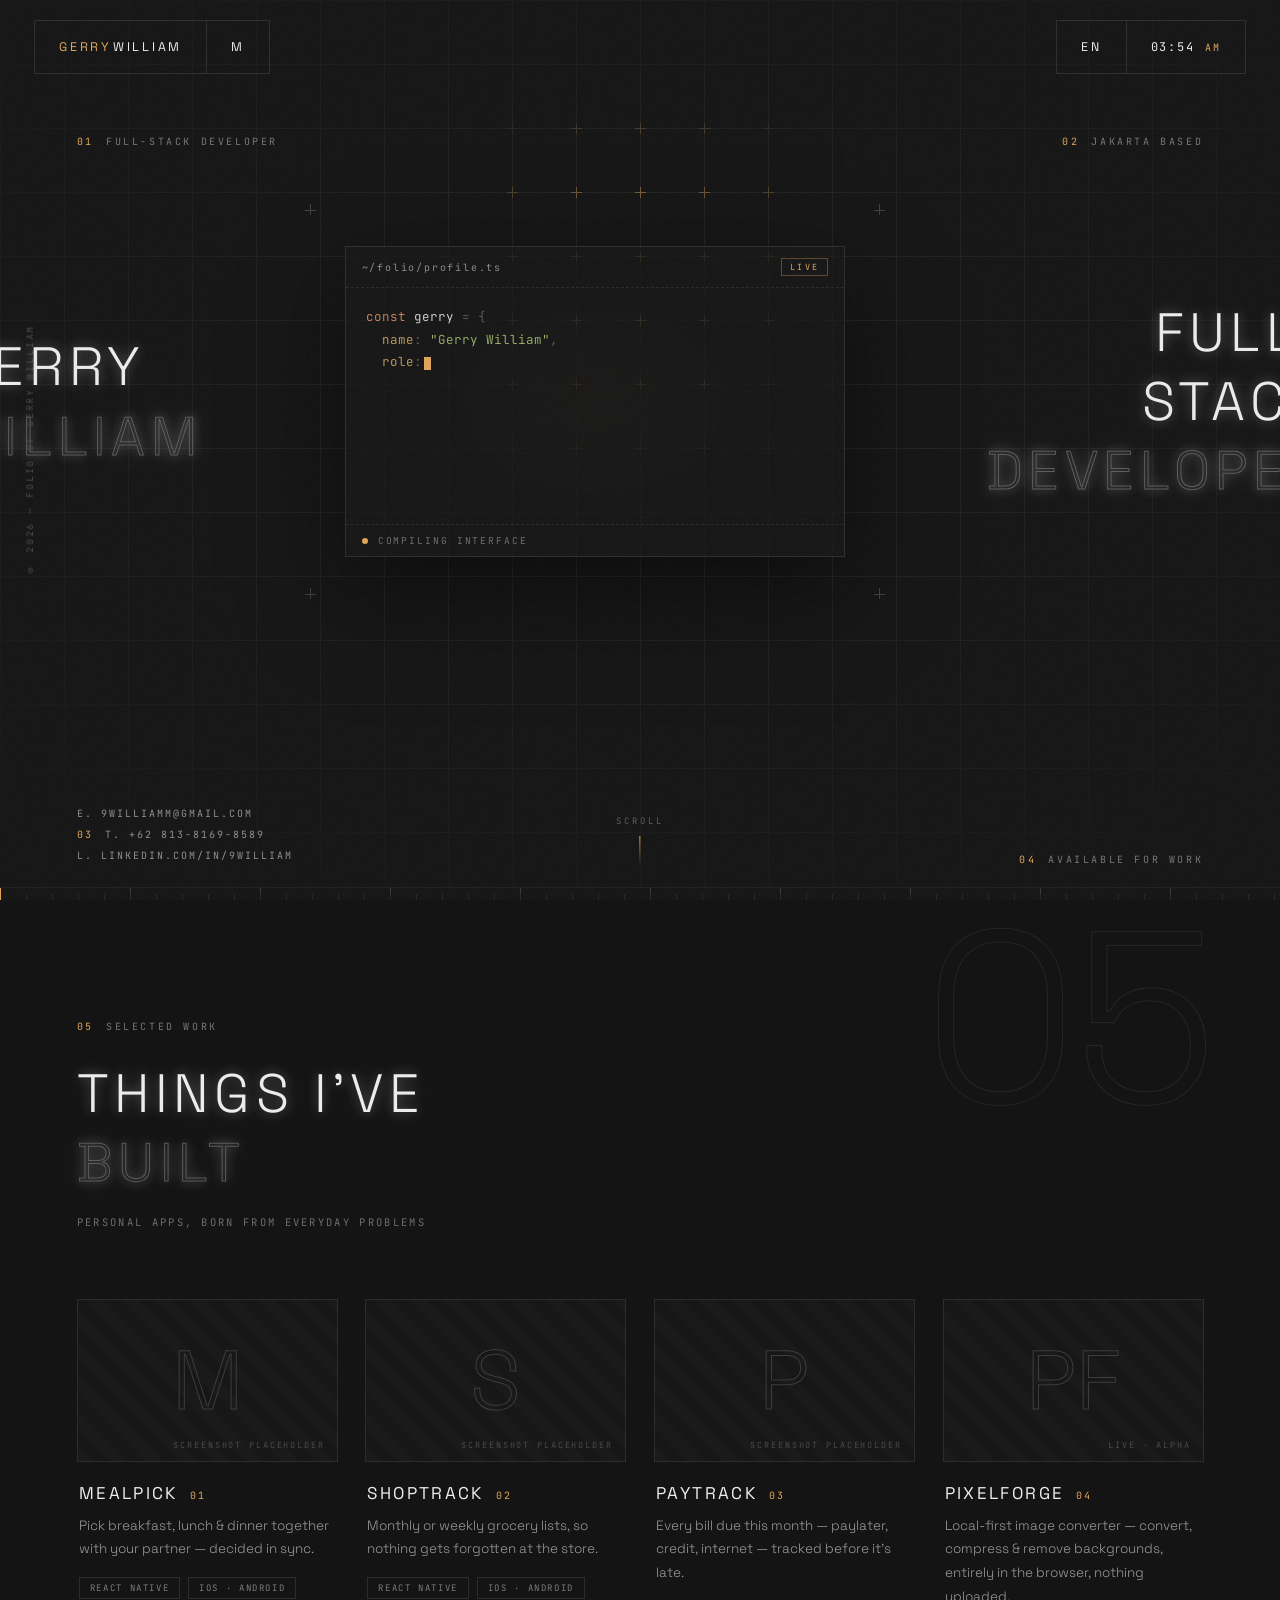
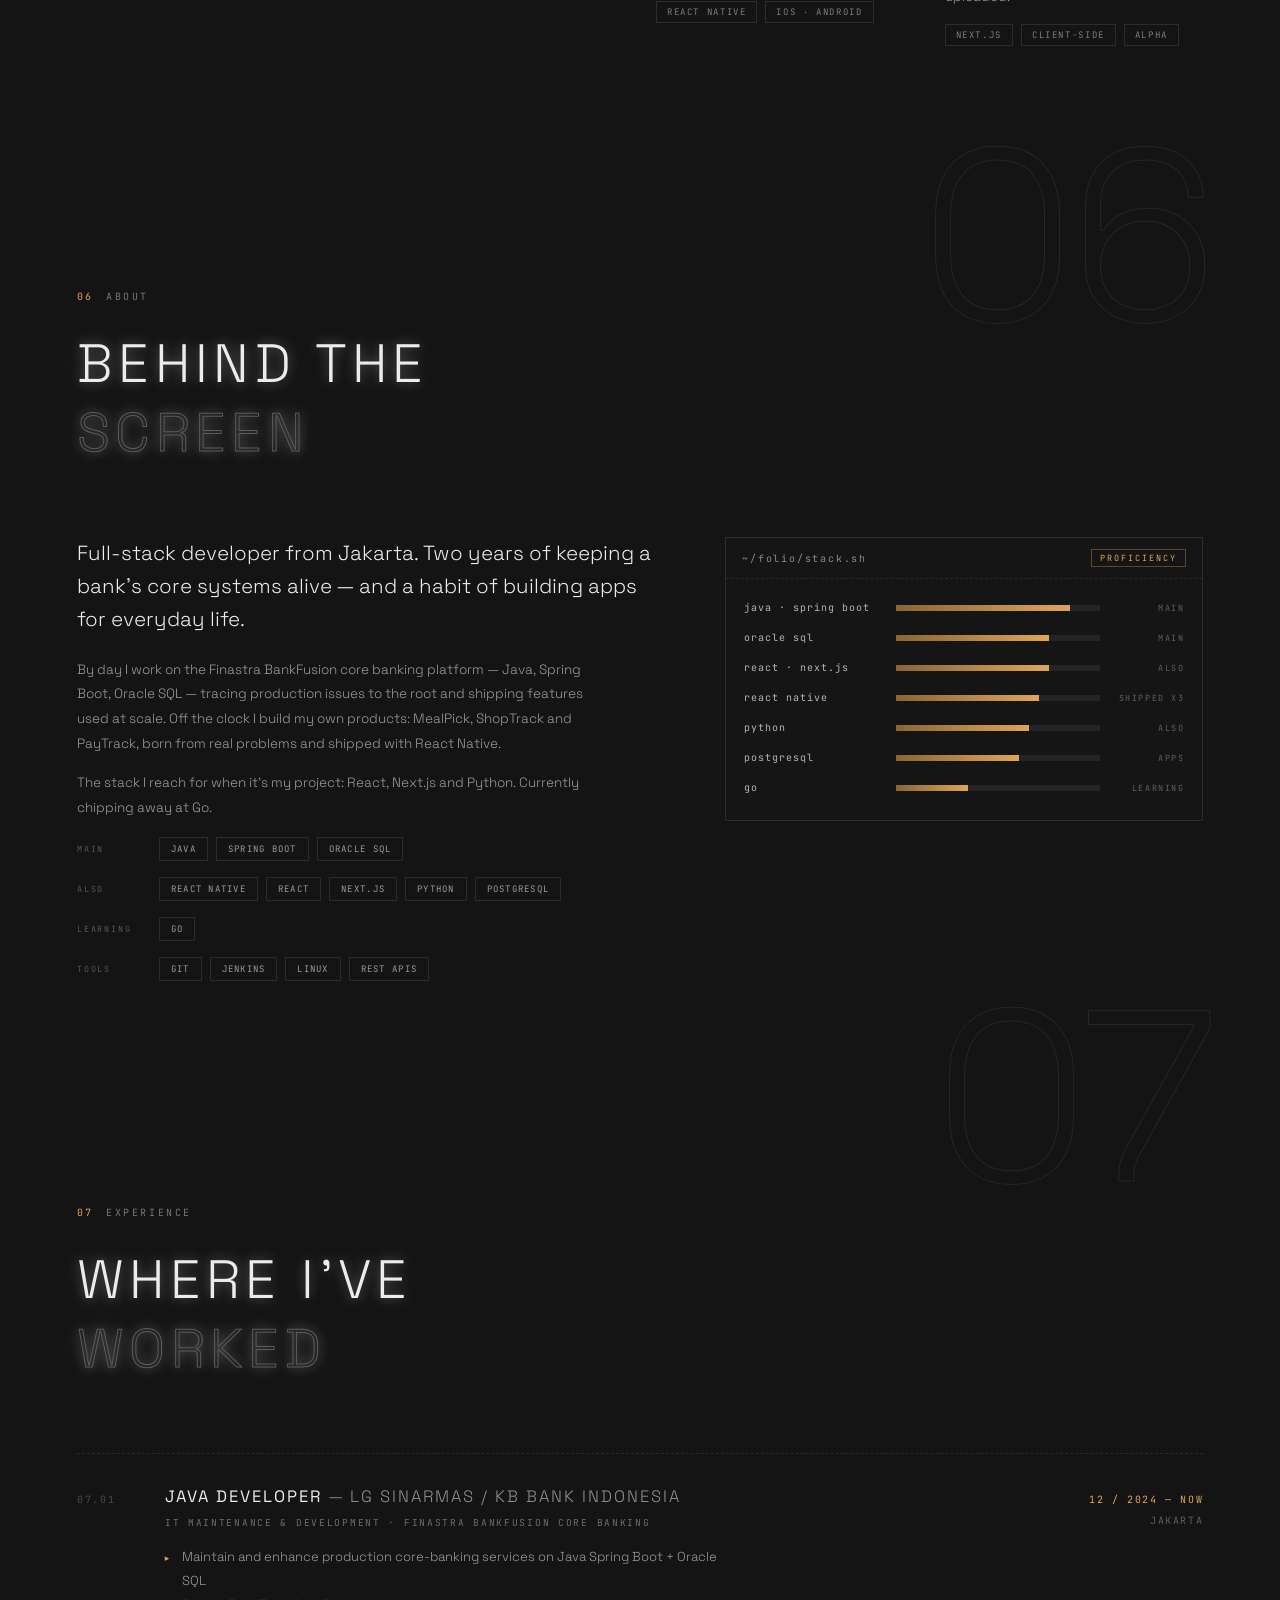
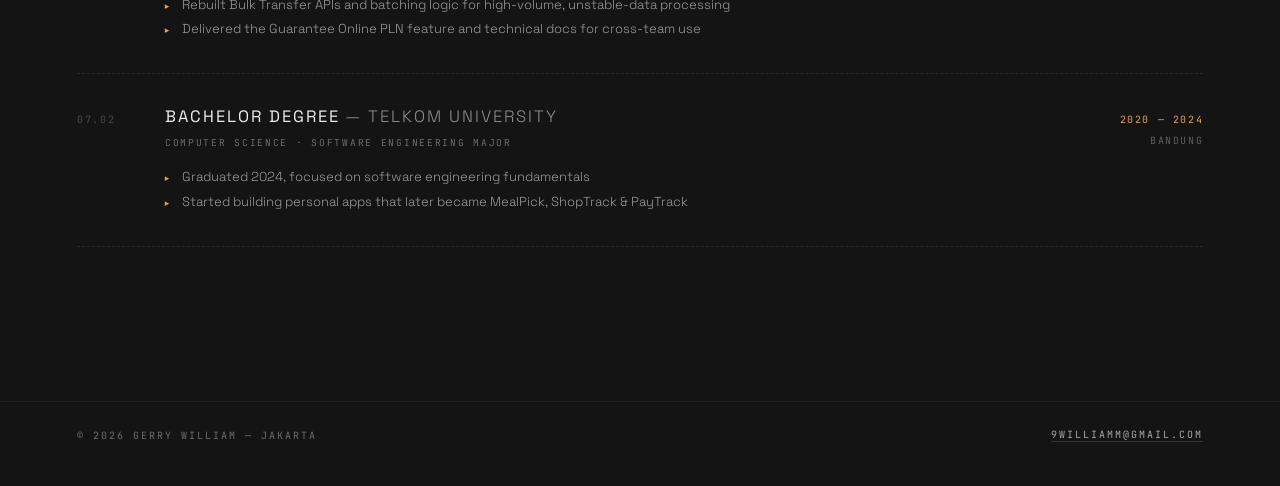
==== commit e061d05f: "update" ====
--- a/index.html
+++ b/index.html
@@ -116,6 +116,18 @@
         </div>
       </article>
 
+      <article class="card fade-item" style="--d:.35s">
+        <a class="thumb" href="https://pixel-forge-alpha-nine.vercel.app/" target="_blank" rel="noopener" aria-label="PixelForge — open live app">
+          <span class="glyph">PF</span>
+          <span class="ph">live &middot; alpha</span>
+        </a>
+        <div class="info">
+          <h3>PixelForge <em>04</em></h3>
+          <p>Local-first image converter &mdash; convert, compress &amp; remove backgrounds, entirely in the browser, nothing uploaded.</p>
+          <ul class="tags"><li>Next.js</li><li>Client-Side</li><li>Alpha</li></ul>
+        </div>
+      </article>
+
     </div>
   </div>
 </section>
--- a/style.css
+++ b/style.css
@@ -620,7 +620,7 @@
 
 .cards {
   display: grid;
-  grid-template-columns: repeat(3, 1fr);
+  grid-template-columns: repeat(4, 1fr);
   gap: 28px;
 }
 
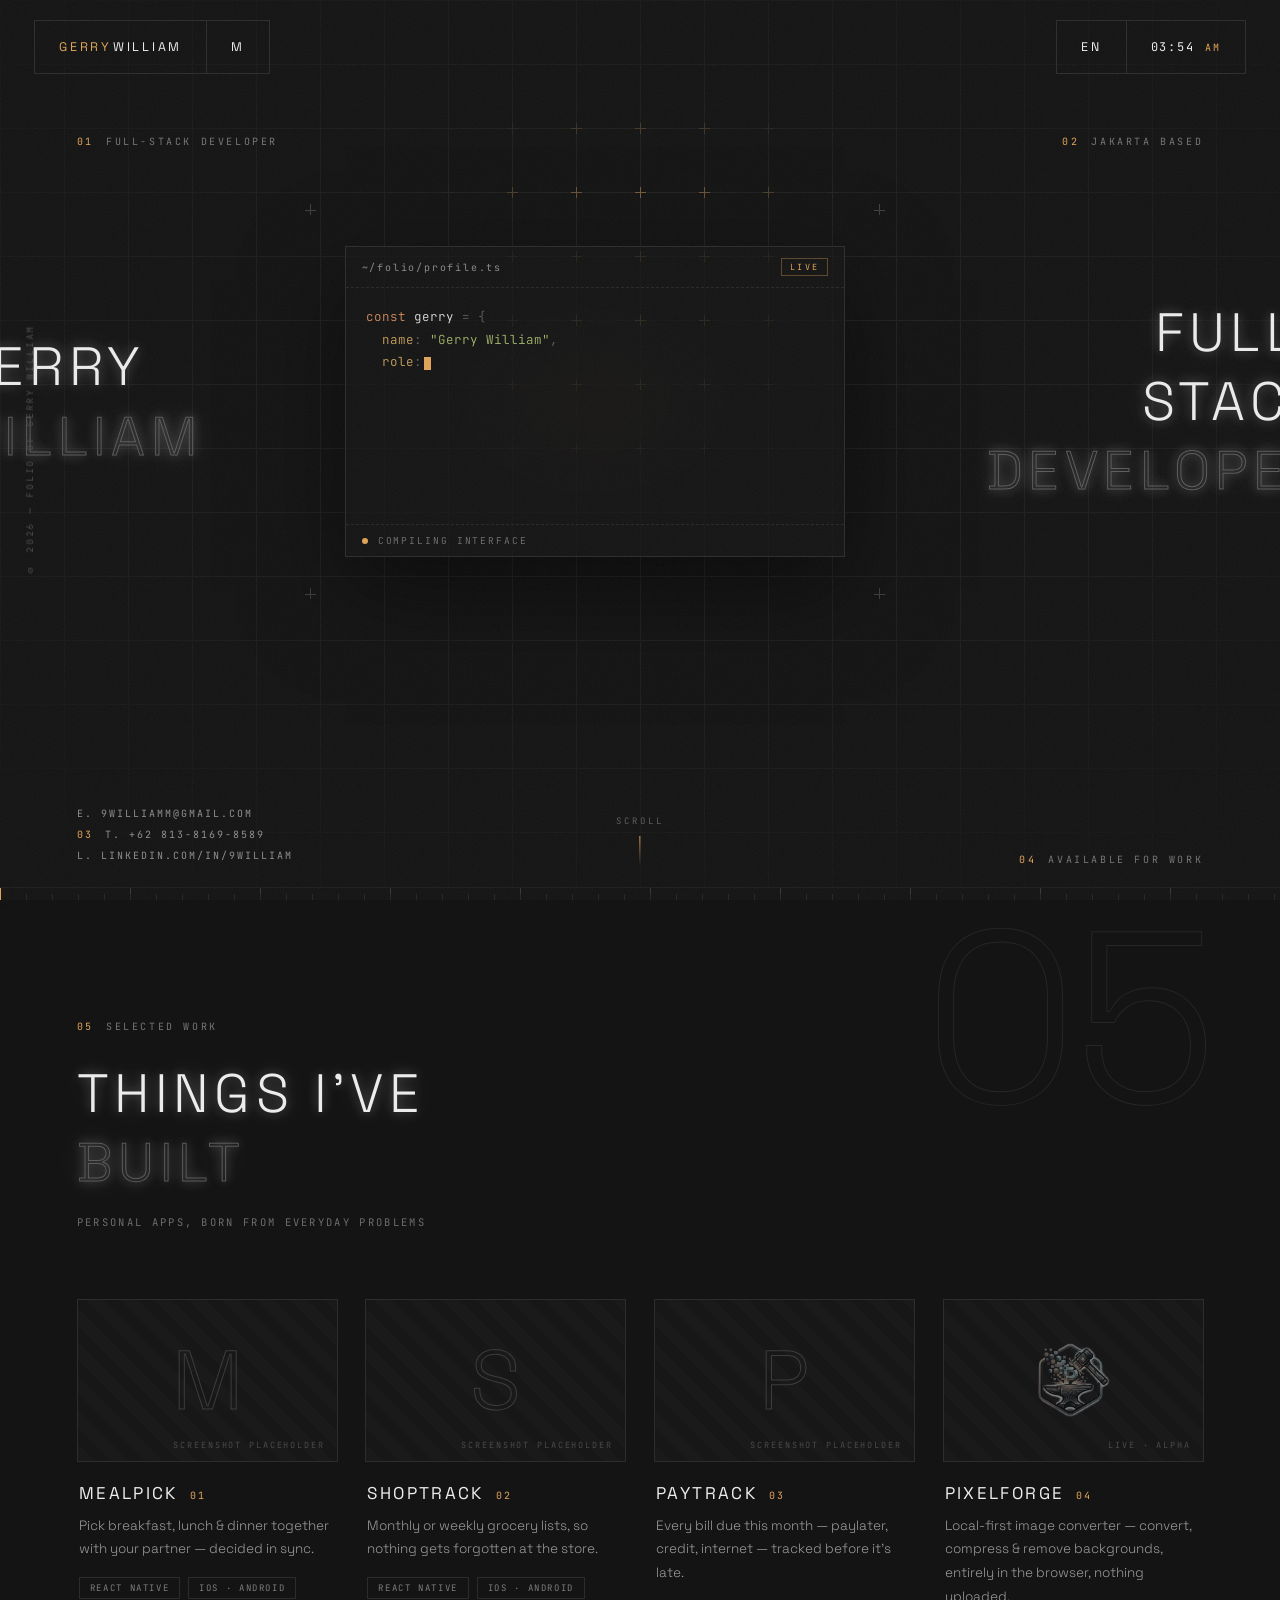
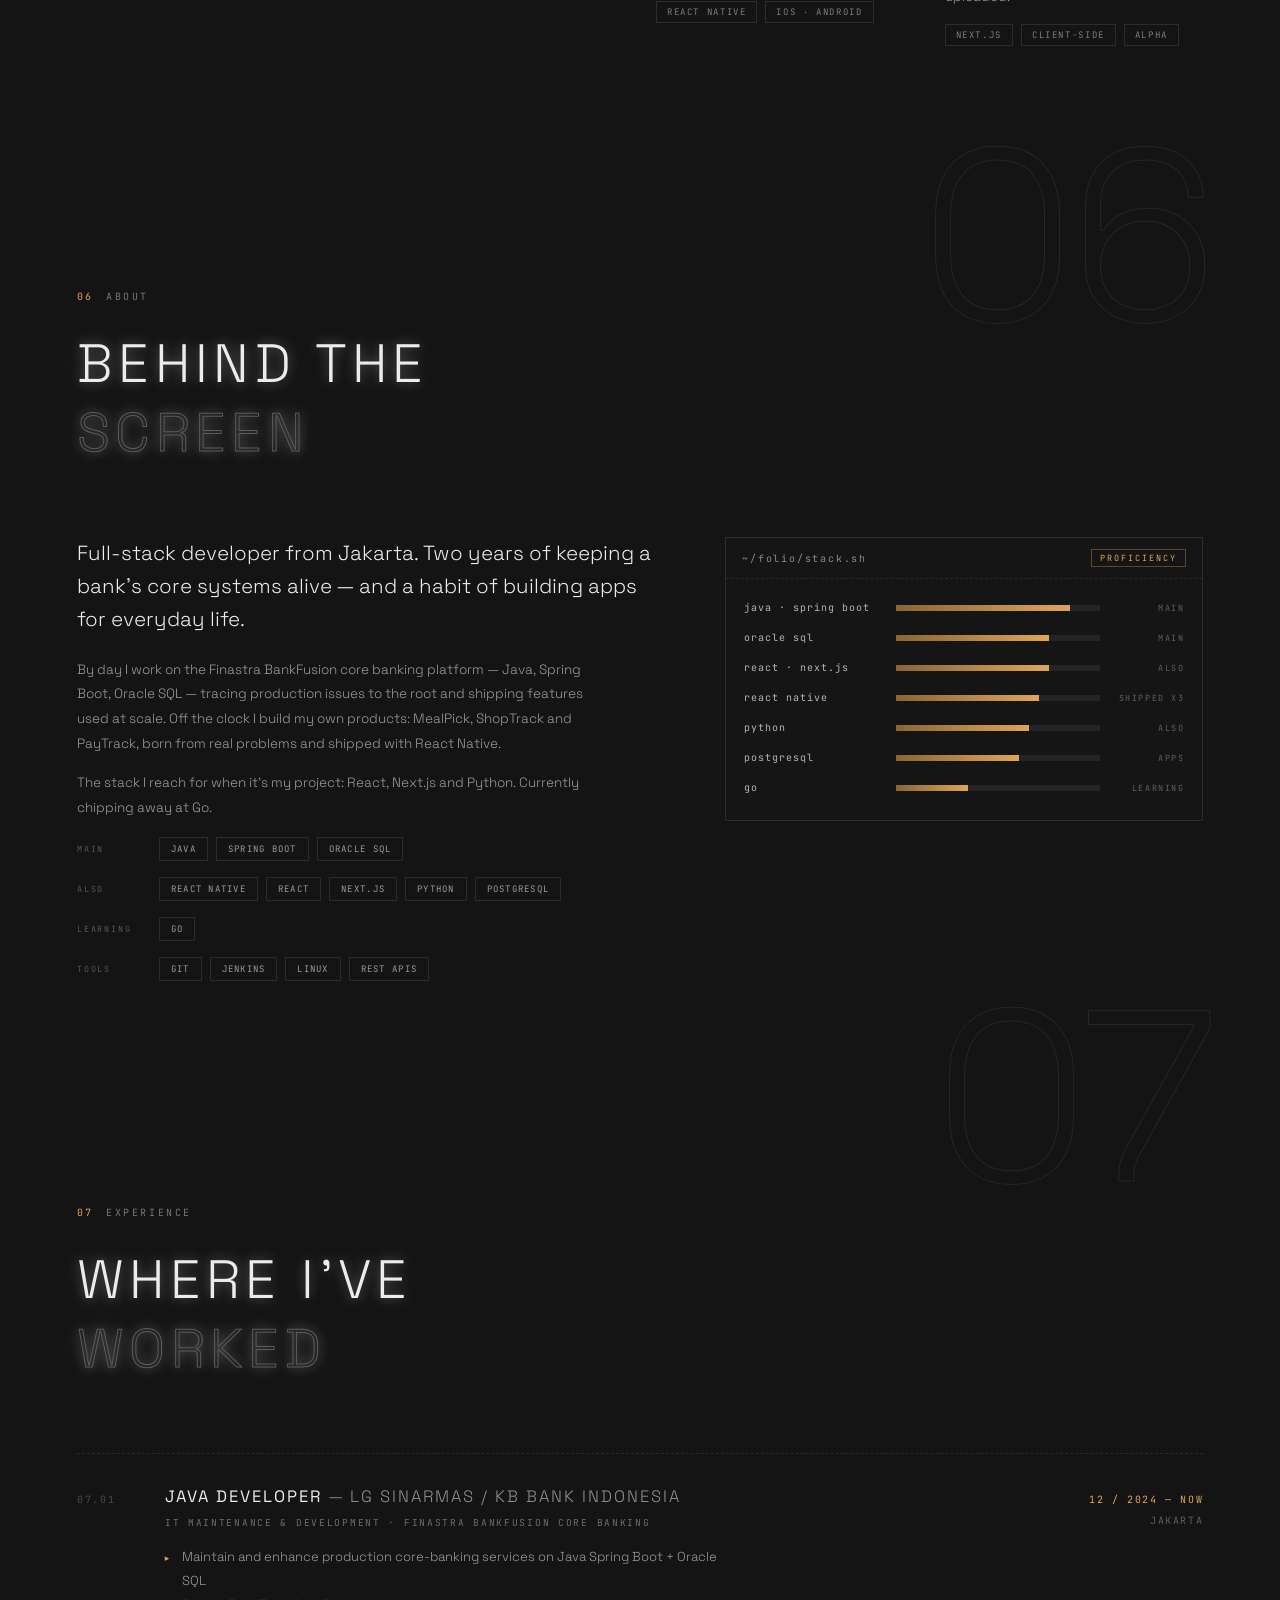
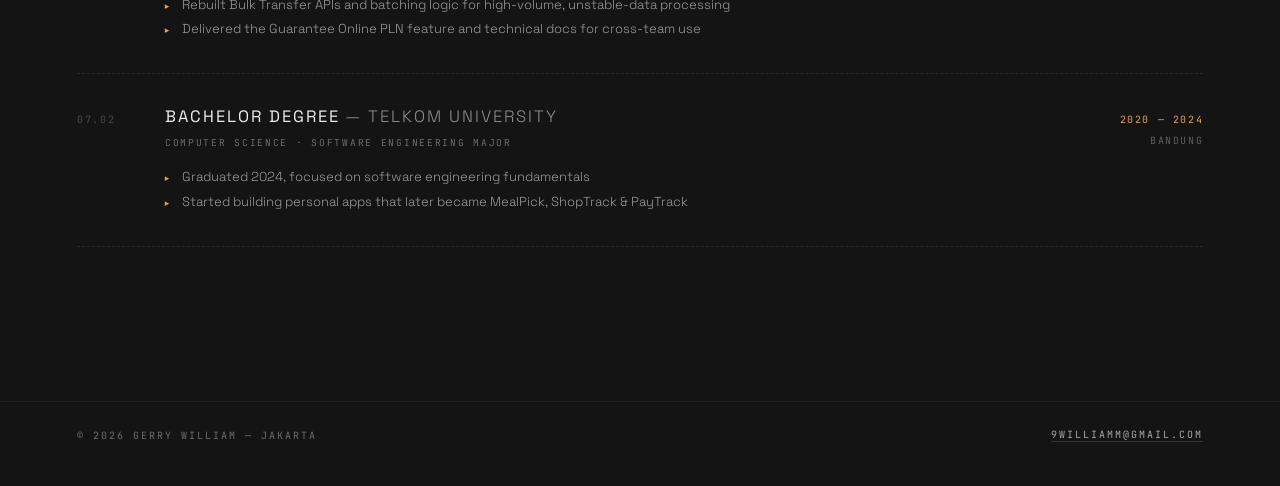
==== commit 8c75c4ce: "update" ====
--- a/index.html
+++ b/index.html
@@ -118,7 +118,7 @@
 
       <article class="card fade-item" style="--d:.35s">
         <a class="thumb" href="https://pixel-forge-alpha-nine.vercel.app/" target="_blank" rel="noopener" aria-label="PixelForge — open live app">
-          <span class="glyph">PF</span>
+          <img class="thumb-icon" src="pixelforge-icon.png" alt="" />
           <span class="ph">live &middot; alpha</span>
         </a>
         <div class="info">
--- a/style.css
+++ b/style.css
@@ -660,6 +660,21 @@
   }
 }
 
+.thumb-icon {
+  position: absolute;
+  inset: 0;
+  margin: auto;
+  width: 46%;
+  height: 46%;
+  object-fit: contain;
+  filter: grayscale(0.85) brightness(0.55) contrast(1.05);
+  transition: filter 0.35s ease;
+}
+
+.card:hover .thumb-icon {
+  filter: grayscale(0.05) brightness(0.95) saturate(1.15);
+}
+
 .ph {
   position: absolute;
   right: 12px;
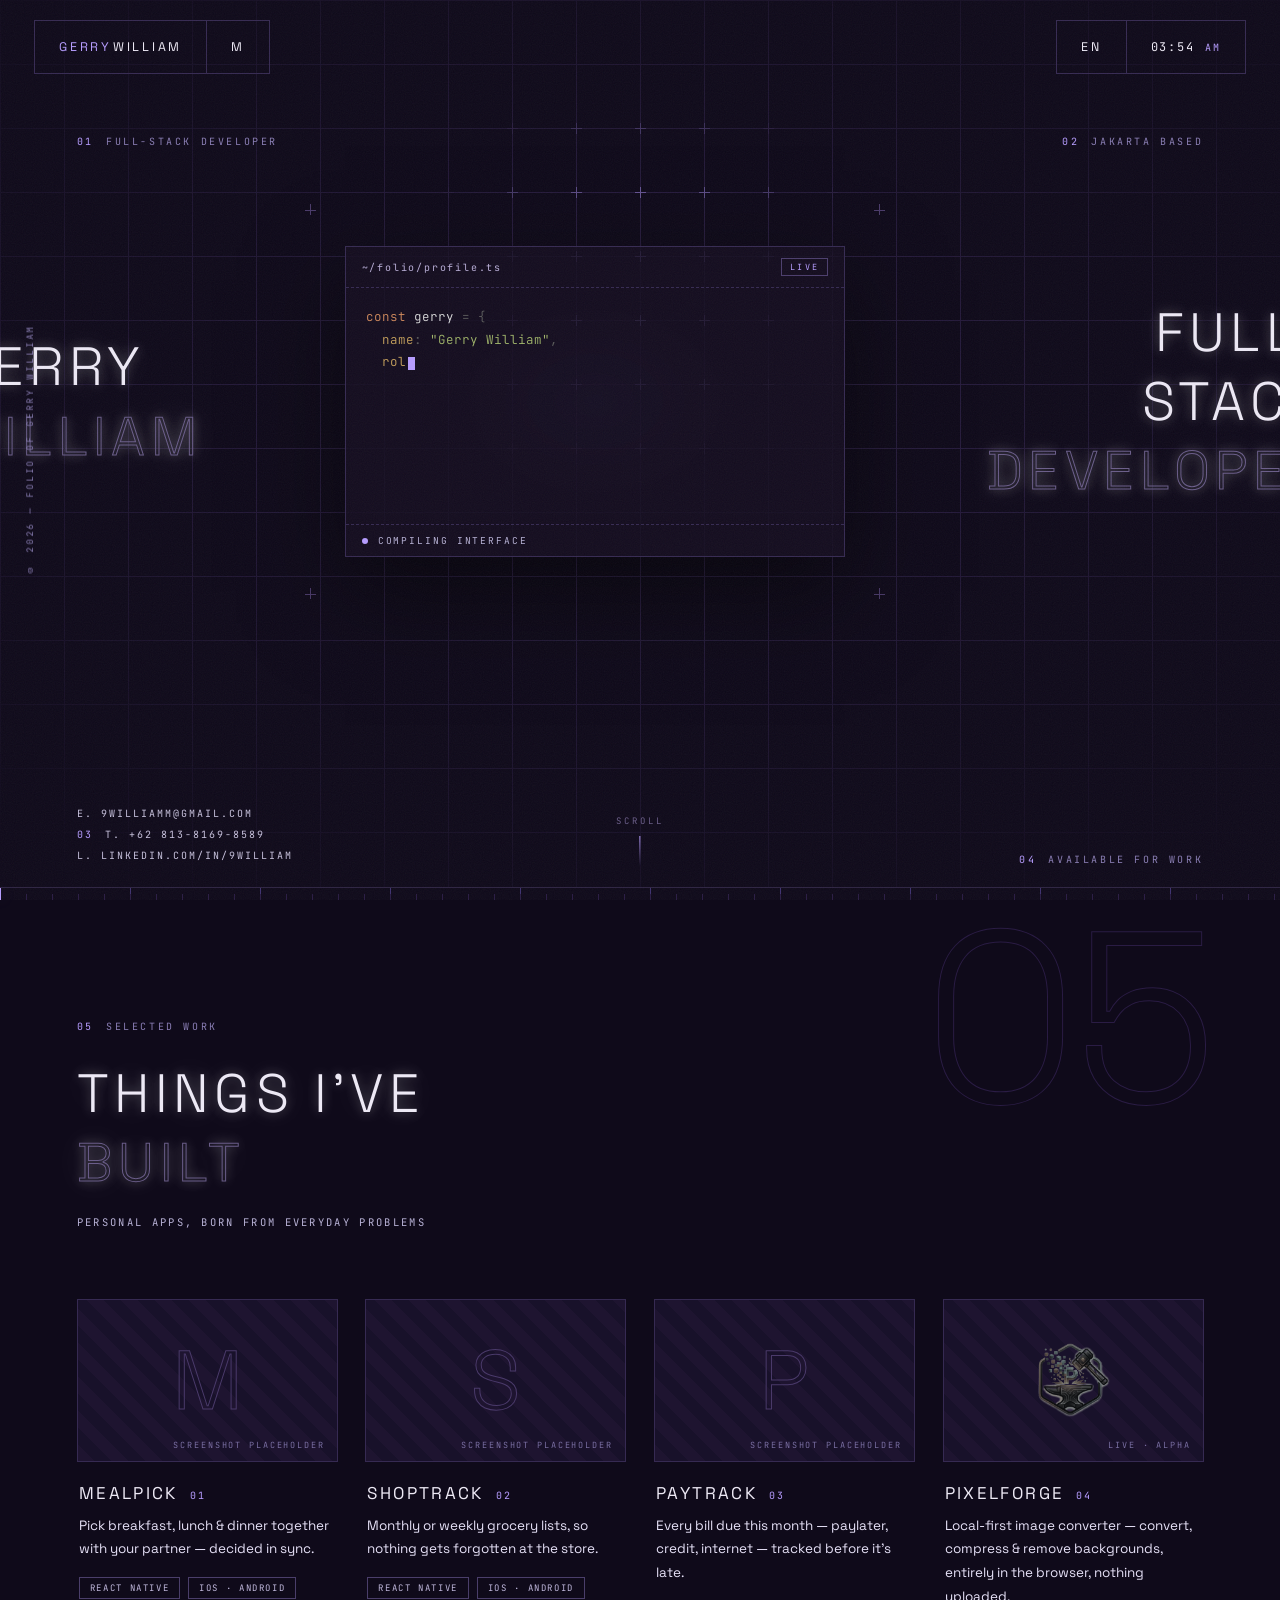
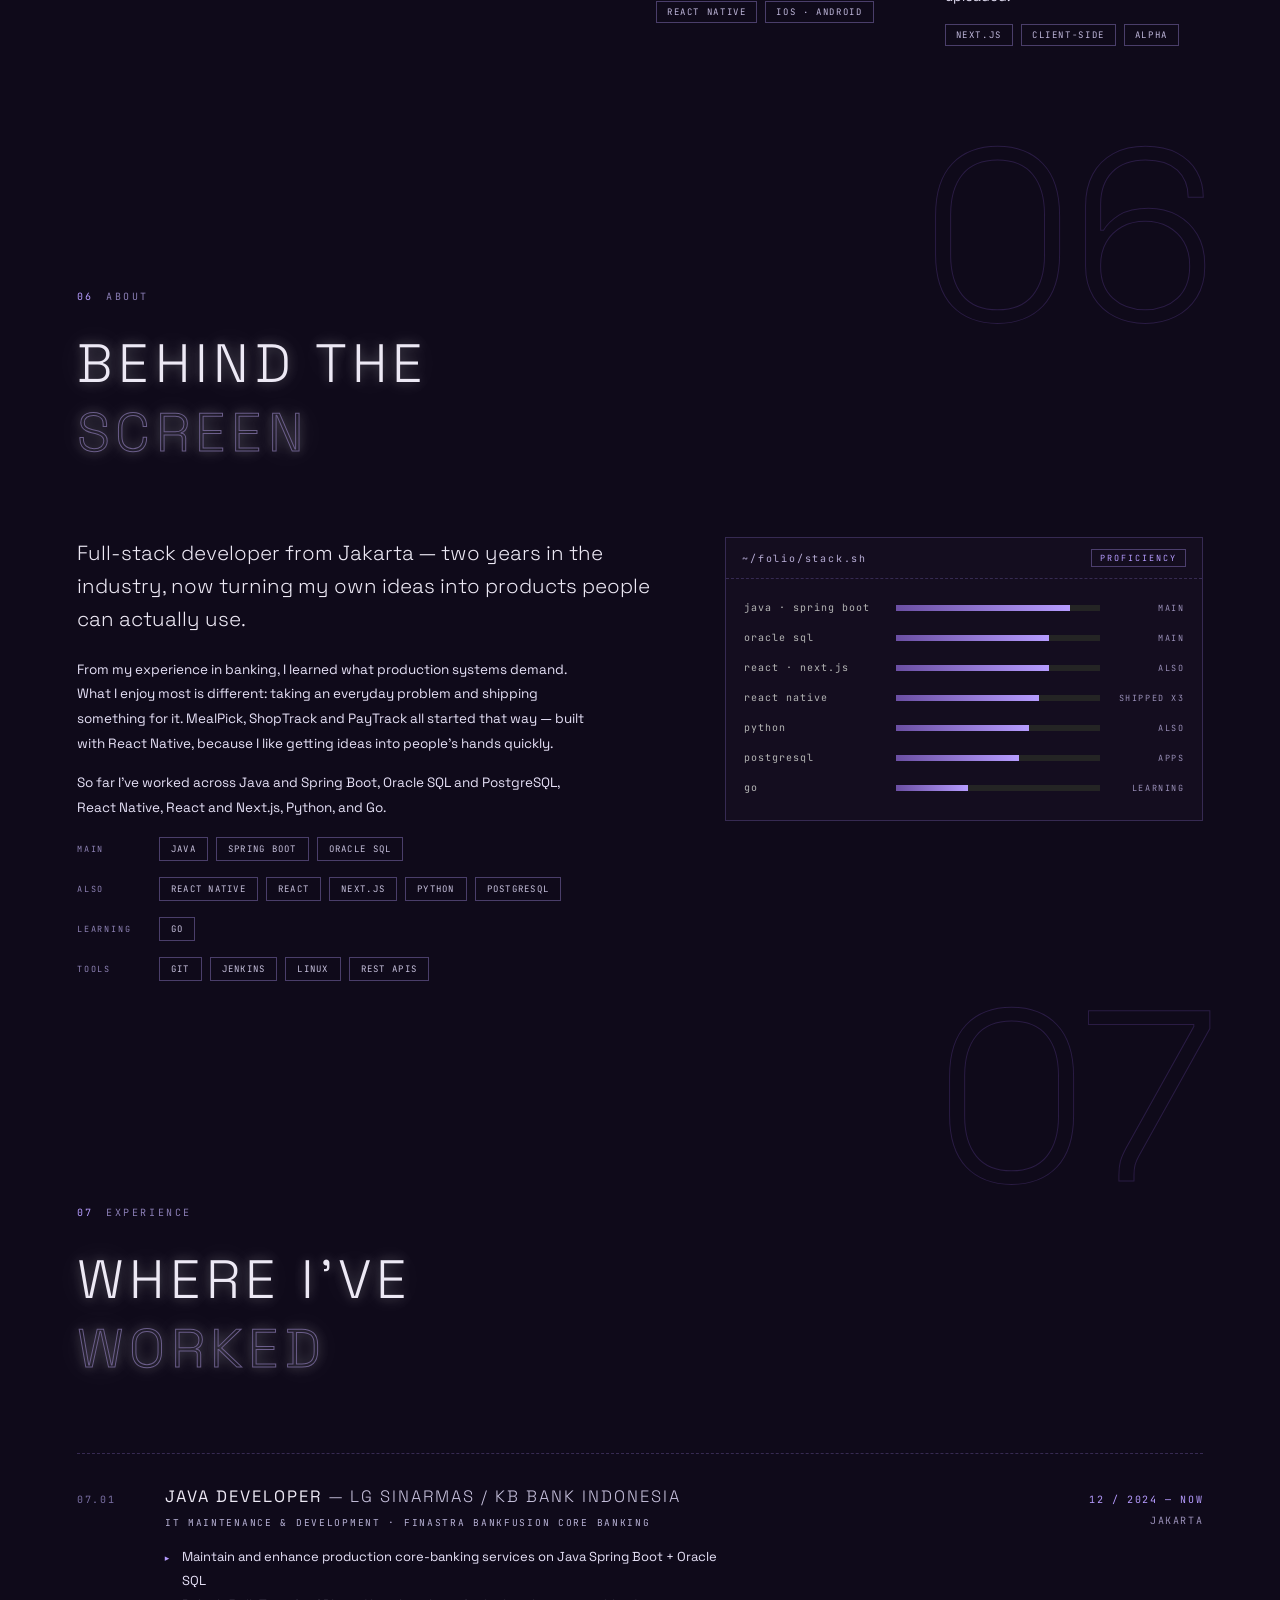
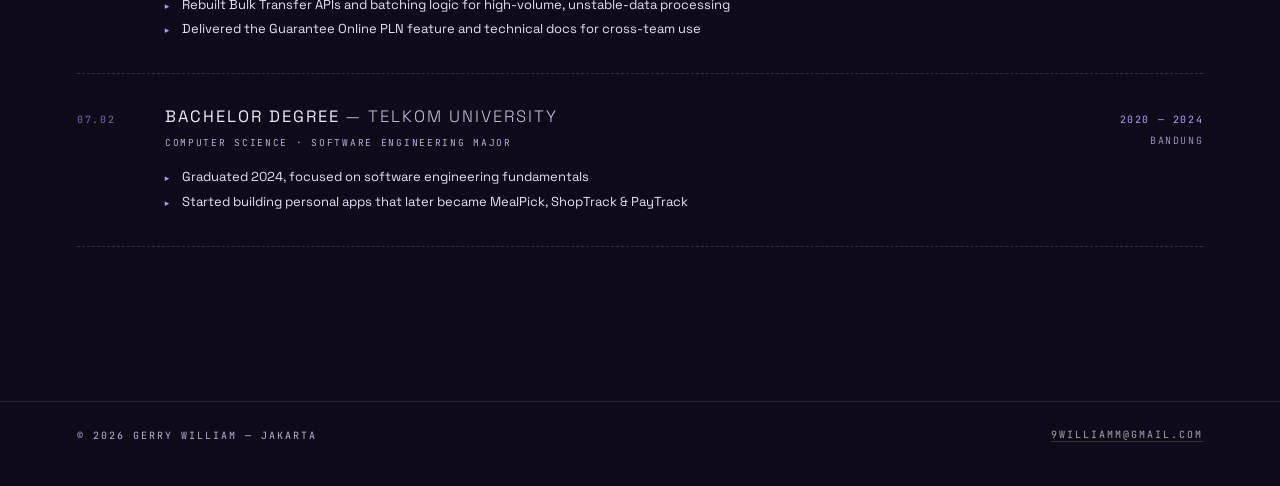
==== commit 713169c6: "update" ====
--- a/index.html
+++ b/index.html
@@ -3,7 +3,7 @@
 <head>
 <meta charset="UTF-8" />
 <meta name="viewport" content="width=device-width, initial-scale=1.0" />
-<meta name="theme-color" content="#141414" />
+<meta name="theme-color" content="#0F0A1A" />
 <title>Gerry William — Folio</title>
 <link rel="icon" href="data:image/svg+xml,%3Csvg xmlns='http://www.w3.org/2000/svg' viewBox='0 0 16 16'%3E%3Crect width='16' height='16' fill='%23141414'/%3E%3Crect x='4' y='4' width='8' height='8' fill='%23e0a458'/%3E%3C/svg%3E" />
 <link rel="preconnect" href="https://fonts.googleapis.com" />
@@ -143,9 +143,9 @@
 
     <div class="about-grid">
       <div class="bio fade-item" style="--d:.1s">
-        <p class="lead">Full-stack developer from Jakarta. Two years of keeping a bank's core systems alive &mdash; and a habit of building apps for everyday life.</p>
-        <p>By day I work on the Finastra BankFusion core banking platform &mdash; Java, Spring Boot, Oracle SQL &mdash; tracing production issues to the root and shipping features used at scale. Off the clock I build my own products: MealPick, ShopTrack and PayTrack, born from real problems and shipped with React Native.</p>
-        <p>The stack I reach for when it's my project: React, Next.js and Python. Currently chipping away at Go.</p>
+        <p class="lead">Full-stack developer from Jakarta — two years in the industry, now turning my own ideas into products people can actually use.</p>
+        <p>From my experience in banking, I learned what production systems demand. What I enjoy most is different: taking an everyday problem and shipping something for it. MealPick, ShopTrack and PayTrack all started that way — built with React Native, because I like getting ideas into people's hands quickly.</p>
+        <p>So far I've worked across Java and Spring Boot, Oracle SQL and PostgreSQL, React Native, React and Next.js, Python, and Go.</p>
         <div class="chip-row"><span class="chip-k">main</span><span class="chip">Java</span><span class="chip">Spring Boot</span><span class="chip">Oracle SQL</span></div>
         <div class="chip-row"><span class="chip-k">also</span><span class="chip">React Native</span><span class="chip">React</span><span class="chip">Next.js</span><span class="chip">Python</span><span class="chip">PostgreSQL</span></div>
         <div class="chip-row"><span class="chip-k">learning</span><span class="chip">Go</span></div>
--- a/style.css
+++ b/style.css
@@ -1,14 +1,14 @@
 :root {
-  --bg: #141414;
-  --panel: rgba(22, 22, 22, 0.82);
-  --line: #222222;
-  --line-2: #2d2d2d;
-  --txt: #ececec;
-  --dim: #8a8a8a;
-  --faint: #555555;
-  --ghost: #333333;
-  --accent: #e0a458;
-  --accent-soft: rgba(224, 164, 88, 0.12);
+  --bg: #0F0A1A;
+  --panel: rgba(21, 14, 33, 0.86);
+  --line: #271C3E;
+  --line-2: #362A52;
+  --txt: #EDE9F5;
+  --dim: #B8ADD6;
+  --faint: #8A7EB5;
+  --ghost: #3A2E55;
+  --accent: #B69CFF;
+  --accent-soft: rgba(182, 156, 255, 0.15);
   --font-d: "Space Grotesk", system-ui, sans-serif;
   --font-m: "JetBrains Mono", ui-monospace, "Cascadia Mono", monospace;
 }
@@ -47,7 +47,7 @@
 
 ::selection {
   background: var(--accent);
-  color: #141414;
+  color: #0F0A1A;
 }
 
 button {
@@ -100,11 +100,11 @@
   height: 13px;
   z-index: 5;
   pointer-events: none;
-  border-top: 1px solid #1f1f1f;
+  border-top: 1px solid #2E2442;
   background-color: var(--bg);
   background-image:
-    linear-gradient(90deg, #262626 1px, transparent 1px),
-    linear-gradient(90deg, #383838 1px, transparent 1px);
+    linear-gradient(90deg, #2A1C44 1px, transparent 1px),
+    linear-gradient(90deg, #3E3170 1px, transparent 1px);
   background-size:
     26px 6px,
     130px 13px;
@@ -152,7 +152,7 @@
 button.box:hover {
   background: var(--txt);
   border-color: var(--txt);
-  color: #141414;
+  color: #0F0A1A;
 }
 
 .clock {
@@ -185,7 +185,7 @@
   font-size: 10px;
   letter-spacing: 0.26em;
   text-transform: uppercase;
-  color: #767676;
+  color: #8A7EB5;
   white-space: nowrap;
 }
 
@@ -207,13 +207,13 @@
 }
 
 .head span {
-  color: #565656;
+  color: #8E83B5;
 }
 
 @supports (-webkit-text-stroke: 1px #000) {
   .head span {
     color: transparent;
-    -webkit-text-stroke: 1px #5c5c5c;
+    -webkit-text-stroke: 1px #6B5E8A;
   }
 }
 
@@ -230,7 +230,7 @@
   position: absolute;
   inset: -30px;
   pointer-events: none;
-  background: radial-gradient(closest-side, rgba(224, 164, 88, 0.05), rgba(255, 255, 255, 0.015), transparent 72%);
+  background: radial-gradient(closest-side, rgba(182, 156, 255, 0.08), rgba(255, 255, 255, 0.015), transparent 72%);
 }
 
 .plus {
@@ -244,7 +244,7 @@
 .plus::after {
   content: "";
   position: absolute;
-  background: #3f3f3f;
+  background: #4A3A6A;
 }
 
 .plus::before {
@@ -284,7 +284,7 @@
   justify-content: space-between;
   align-items: center;
   padding: 11px 16px;
-  border-bottom: 1px dashed #292929;
+  border-bottom: 1px dashed #362A52;
   font-family: var(--font-m);
   font-size: 10px;
   letter-spacing: 0.18em;
@@ -293,7 +293,7 @@
 
 .chrome .tag {
   color: var(--accent);
-  border: 1px solid rgba(224, 164, 88, 0.35);
+  border: 1px solid rgba(182, 156, 255, 0.35);
   padding: 2px 8px;
   letter-spacing: 0.24em;
   text-transform: uppercase;
@@ -350,12 +350,12 @@
   align-items: center;
   gap: 10px;
   padding: 9px 16px;
-  border-top: 1px dashed #292929;
+  border-top: 1px dashed #362A52;
   font-family: var(--font-m);
   font-size: 9.5px;
   letter-spacing: 0.2em;
   text-transform: uppercase;
-  color: #6d6d6d;
+  color: #B8B2D6;
 }
 
 .pulse {
@@ -367,9 +367,9 @@
 }
 
 @keyframes ping {
-  0% { box-shadow: 0 0 0 0 rgba(224, 164, 88, 0.45); }
-  70% { box-shadow: 0 0 0 7px rgba(224, 164, 88, 0); }
-  100% { box-shadow: 0 0 0 0 rgba(224, 164, 88, 0); }
+  0% { box-shadow: 0 0 0 0 rgba(182, 156, 255, 0.45); }
+  70% { box-shadow: 0 0 0 7px rgba(182, 156, 255, 0); }
+  100% { box-shadow: 0 0 0 0 rgba(182, 156, 255, 0); }
 }
 
 .botbar {
@@ -386,7 +386,7 @@
   font-size: 10px;
   letter-spacing: 0.2em;
   text-transform: uppercase;
-  color: #8f8f8f;
+  color: #C8C2DE;
   line-height: 2.1;
 }
 
@@ -422,7 +422,7 @@
   font-size: 9px;
   letter-spacing: 0.32em;
   text-transform: uppercase;
-  color: #4f4f4f;
+  color: #8A7EB5;
 }
 
 .reveal {
@@ -503,7 +503,8 @@
 
 @media (min-width: 1241px) and (prefers-reduced-motion: no-preference) {
   html {
-    scroll-snap-type: y proximity;
+    scroll-snap-type: y mandatory;
+    scroll-behavior: smooth;
   }
 
   .hero-screen,
@@ -561,7 +562,7 @@
   font-size: 9px;
   letter-spacing: 0.32em;
   text-transform: uppercase;
-  color: #5c5c5c;
+  color: #6B5E8A;
 }
 
 .scroll-cue i {
@@ -615,7 +616,7 @@
   font-size: 10.5px;
   letter-spacing: 0.22em;
   text-transform: uppercase;
-  color: #6d6d6d;
+  color: #B8B2D6;
 }
 
 .cards {
@@ -635,7 +636,7 @@
   aspect-ratio: 16 / 10;
   border: 1px solid var(--line-2);
   background:
-    repeating-linear-gradient(45deg, #1a1a1a 0 12px, #171717 12px 24px);
+    repeating-linear-gradient(45deg, #1E1430 0 12px, #18112A 12px 24px);
   overflow: hidden;
   text-decoration: none;
   transition: transform 0.35s cubic-bezier(0.2, 0.7, 0.3, 1), border-color 0.35s ease;
@@ -648,14 +649,14 @@
   place-items: center;
   font-size: clamp(70px, 6.5vw, 110px);
   font-weight: 300;
-  color: #2e2e2e;
+  color: #33264F;
   transition: color 0.35s ease;
 }
 
 @supports (-webkit-text-stroke: 1px #000) {
   .glyph {
     color: transparent;
-    -webkit-text-stroke: 1px #3d3d3d;
+    -webkit-text-stroke: 1px #4A3A6A;
     transition: -webkit-text-stroke-color 0.35s ease;
   }
 }
@@ -683,7 +684,7 @@
   font-size: 8.5px;
   letter-spacing: 0.22em;
   text-transform: uppercase;
-  color: #4a4a4a;
+  color: #7A6FA3;
 }
 
 .card:hover .thumb {
@@ -726,9 +727,9 @@
 .info p {
   margin-top: 10px;
   font-size: 13.5px;
-  font-weight: 300;
+  font-weight: 400;
   line-height: 1.75;
-  color: #9b9b9b;
+  color: #E6E1F7;
   max-width: 40ch;
 }
 
@@ -745,8 +746,8 @@
   font-size: 9px;
   letter-spacing: 0.18em;
   text-transform: uppercase;
-  color: #7c7c7c;
-  border: 1px solid #2c2c2c;
+  color: #C0B8DC;
+  border: 1px solid #4A3E6A;
   padding: 4px 10px;
 }
 
@@ -770,12 +771,12 @@
   align-items: center;
   gap: 20px;
   padding: 26px clamp(24px, 6vw, 90px) 44px;
-  border-top: 1px solid #1f1f1f;
+  border-top: 1px solid #2E2442;
   font-family: var(--font-m);
   font-size: 10px;
   letter-spacing: 0.2em;
   text-transform: uppercase;
-  color: #6d6d6d;
+  color: #B8B2D6;
 }
 
 .end-link {
@@ -867,9 +868,9 @@
 
 .bio p:not(.lead) {
   font-size: 13.5px;
-  font-weight: 300;
+  font-weight: 400;
   line-height: 1.85;
-  color: #9b9b9b;
+  color: #E6E1F7;
   max-width: 58ch;
 }
 
@@ -886,7 +887,7 @@
   font-size: 8.5px;
   letter-spacing: 0.22em;
   text-transform: uppercase;
-  color: #565656;
+  color: #8E83B5;
   width: 74px;
   flex-shrink: 0;
 }
@@ -901,8 +902,8 @@
   font-size: 9px;
   letter-spacing: 0.14em;
   text-transform: uppercase;
-  color: #9a9a9a;
-  border: 1px solid #2c2c2c;
+  color: #C8C2DE;
+  border: 1px solid #4A3E6A;
   padding: 5px 11px;
   transition: border-color 0.25s ease, color 0.25s ease;
 }
@@ -913,7 +914,7 @@
 }
 
 .chip.hl {
-  border-color: rgba(224, 164, 88, 0.45);
+  border-color: rgba(182, 156, 255, 0.45);
   color: var(--accent);
 }
 
@@ -957,7 +958,7 @@
   bottom: 0;
   left: 0;
   width: 0;
-  background: linear-gradient(90deg, #8a6534, var(--accent));
+  background: linear-gradient(90deg, #6B4FA3, var(--accent));
   transition: width 1.1s cubic-bezier(0.2, 0.7, 0.3, 1);
   transition-delay: calc(0.15s + var(--i) * 0.09s);
 }
@@ -970,7 +971,7 @@
   font-size: 8.5px;
   letter-spacing: 0.18em;
   text-transform: uppercase;
-  color: #5f5f5f;
+  color: #9A90B8;
   text-align: right;
   white-space: nowrap;
 }
@@ -990,7 +991,7 @@
 }
 
 .xp-list {
-  border-bottom: 1px dashed #292929;
+  border-bottom: 1px dashed #362A52;
 }
 
 .xp-item {
@@ -998,14 +999,14 @@
   grid-template-columns: 64px 1fr auto;
   gap: 24px;
   padding: 32px 0;
-  border-top: 1px dashed #292929;
+  border-top: 1px dashed #362A52;
 }
 
 .xp-idx {
   font-family: var(--font-m);
   font-size: 10px;
   letter-spacing: 0.18em;
-  color: #4a4a4a;
+  color: #7A6FA3;
   padding-top: 7px;
 }
 
@@ -1024,7 +1025,7 @@
 .xp-main h3 em {
   font-style: normal;
   font-weight: 300;
-  color: #8f8f8f;
+  color: #C8C2DE;
 }
 
 .xp-sub {
@@ -1033,7 +1034,7 @@
   font-size: 9.5px;
   letter-spacing: 0.18em;
   text-transform: uppercase;
-  color: #6d6d6d;
+  color: #B8B2D6;
 }
 
 .xp-main ul {
@@ -1045,9 +1046,9 @@
   position: relative;
   padding-left: 17px;
   font-size: 13px;
-  font-weight: 300;
+  font-weight: 400;
   line-height: 1.85;
-  color: #9b9b9b;
+  color: #E6E1F7;
   max-width: 72ch;
 }
 
@@ -1077,7 +1078,7 @@
 }
 
 .xp-loc {
-  color: #5f5f5f;
+  color: #9A90B8;
 }
 
 @media (max-width: 1240px) {
@@ -1117,7 +1118,7 @@
   font-weight: 300;
   line-height: 1;
   letter-spacing: -0.02em;
-  color: #1b1b1b;
+  color: #1B1530;
   pointer-events: none;
   user-select: none;
 }
@@ -1125,7 +1126,7 @@
 @supports (-webkit-text-stroke: 1px #000) {
   .wm {
     color: transparent;
-    -webkit-text-stroke: 1px #262626;
+    -webkit-text-stroke: 1px #2A1C44;
   }
 }
 
@@ -1174,9 +1175,9 @@
   bottom: 0;
   width: 0;
   border-right: 1px solid var(--accent);
-  box-shadow: 0 0 14px rgba(224, 164, 88, 0.35);
+  box-shadow: 0 0 14px rgba(182, 156, 255, 0.35);
   background-image:
-    linear-gradient(90deg, rgba(224, 164, 88, 0.55) 1px, transparent 1px),
+    linear-gradient(90deg, rgba(182, 156, 255, 0.55) 1px, transparent 1px),
     linear-gradient(90deg, var(--accent) 1px, transparent 1px);
   background-size:
     26px 6px,
